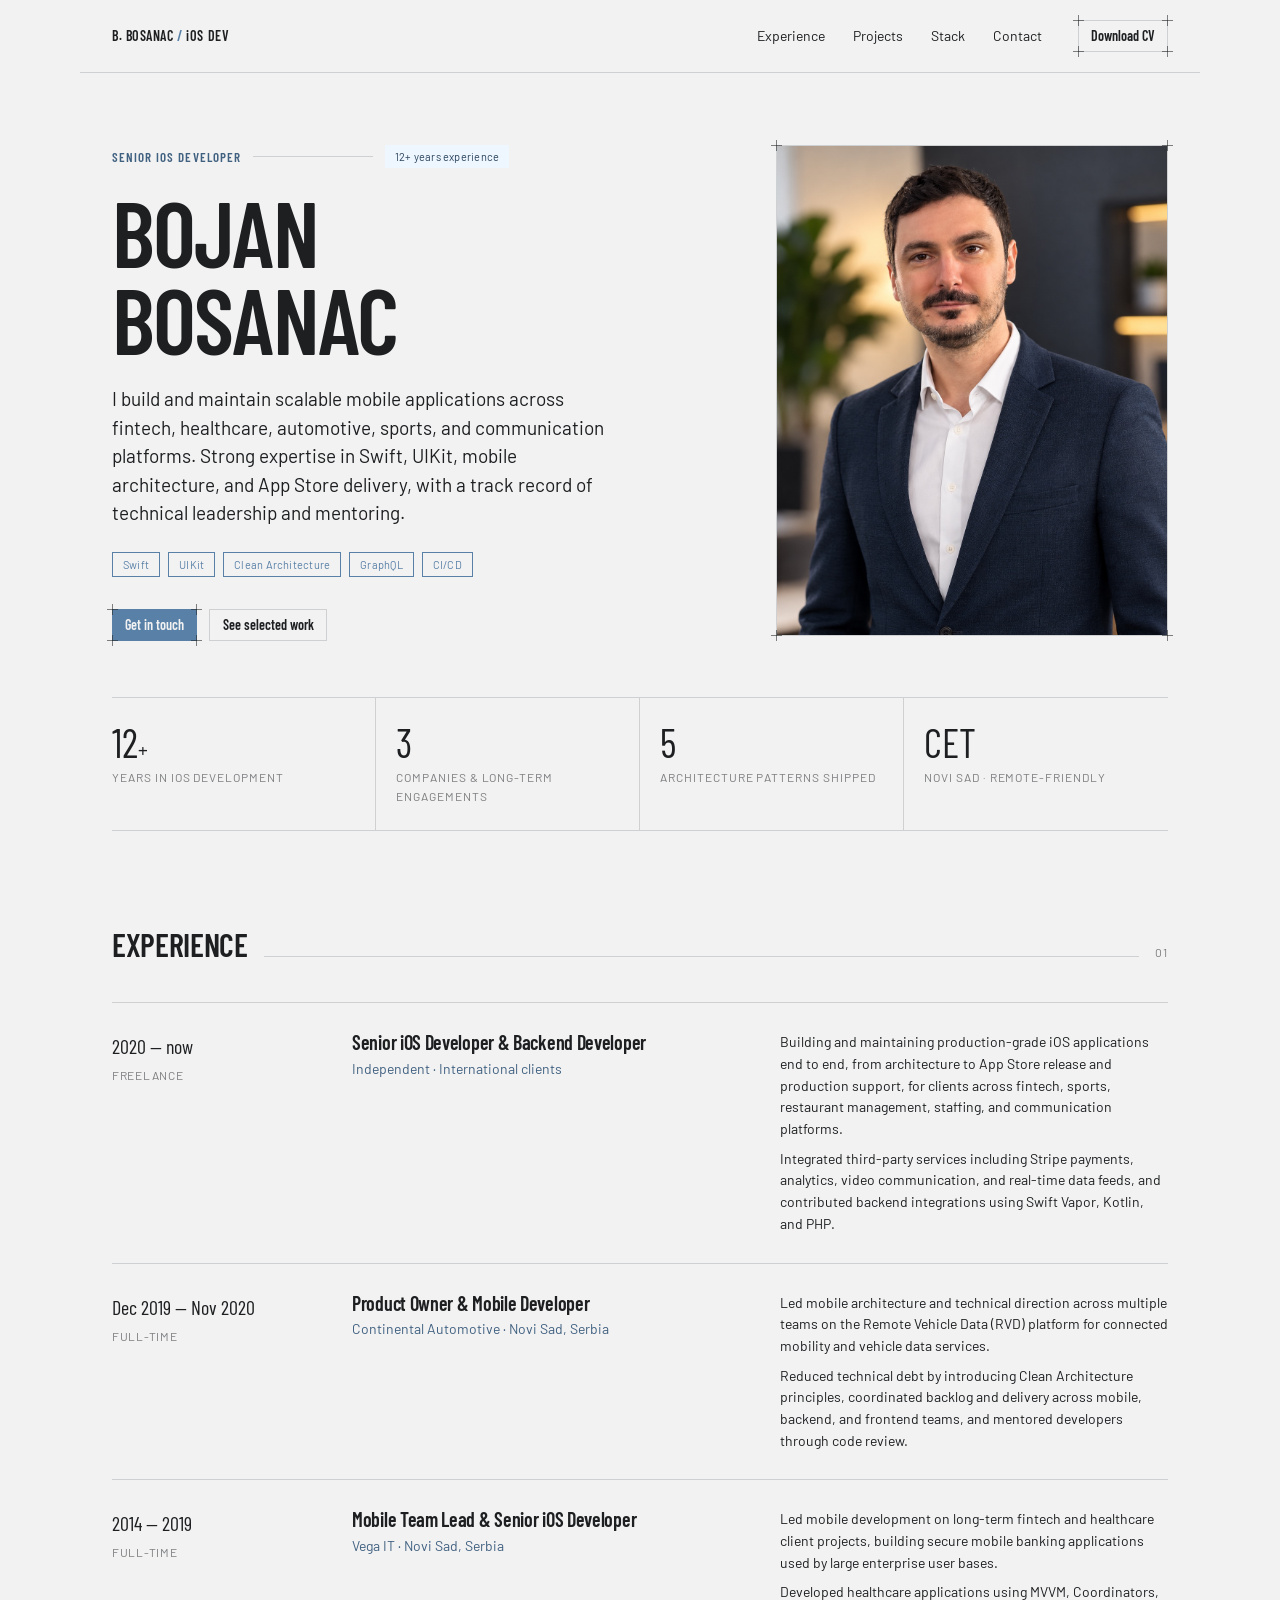
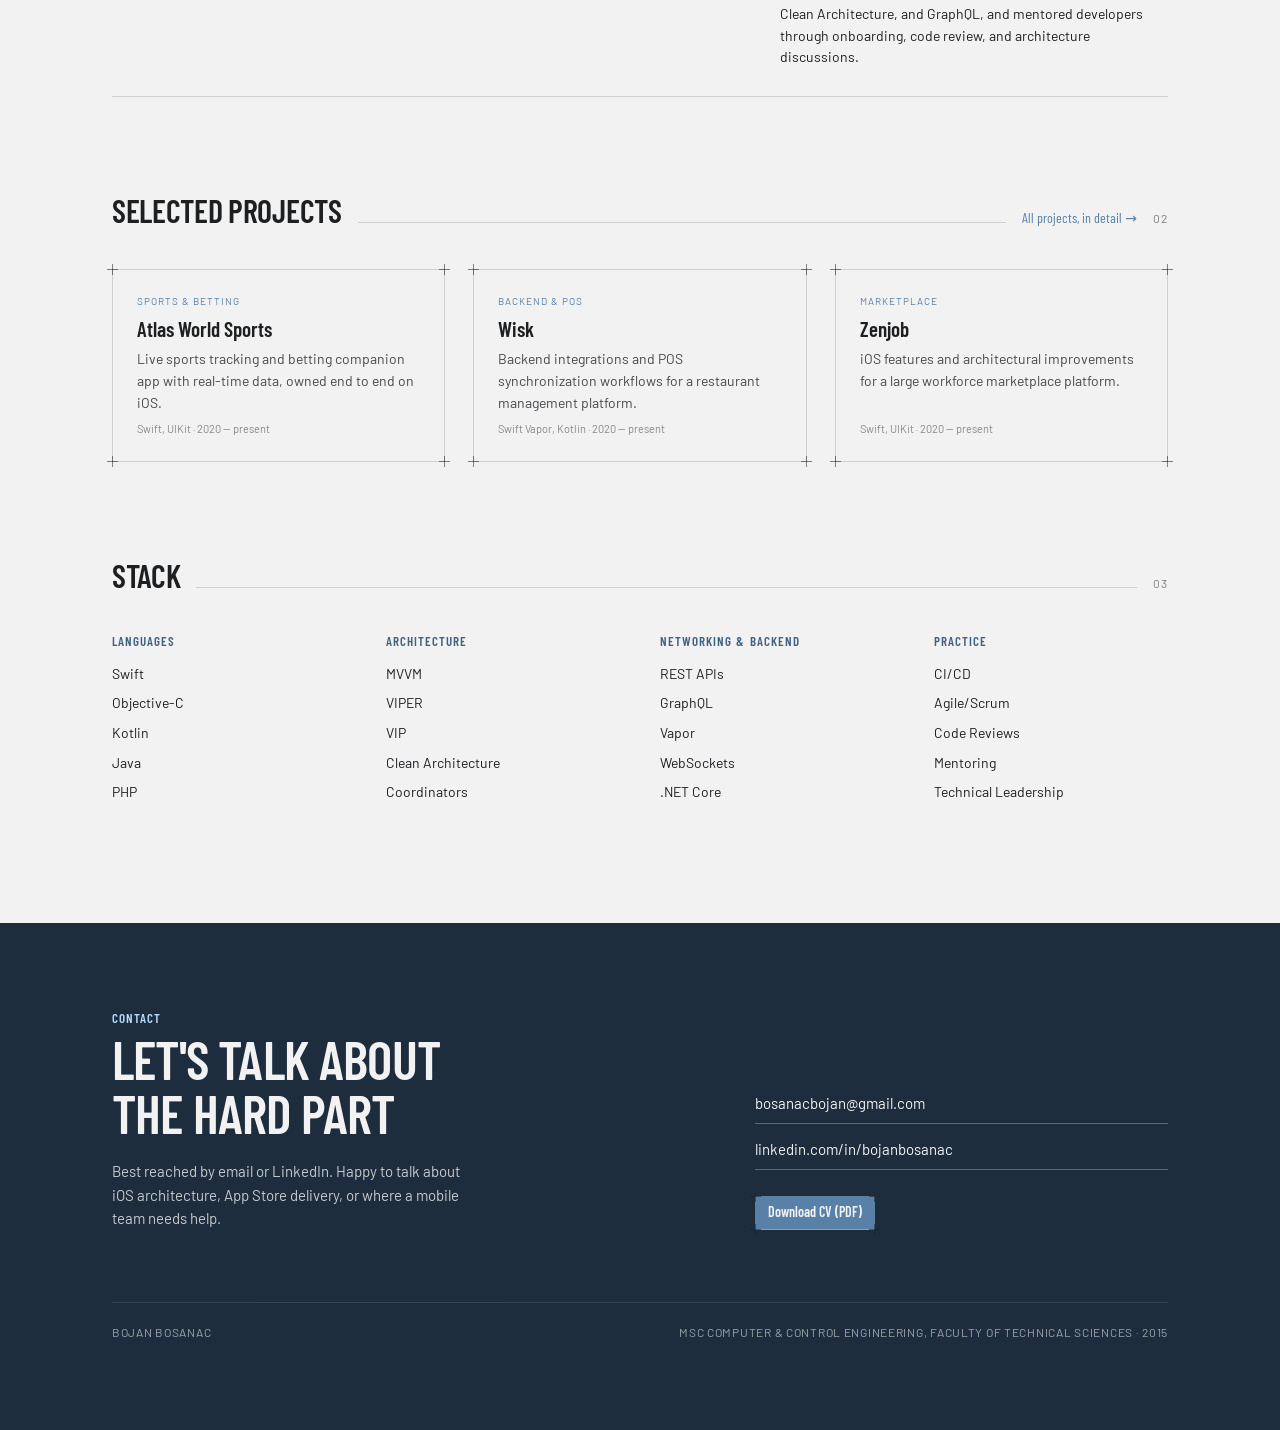
==== index.html @ 83ad85c8 "Initial version of site" ====
<!DOCTYPE html>
<html lang="en">
<head>
<meta charset="utf-8">
<meta name="viewport" content="width=device-width, initial-scale=1">
<title>Bojan Bosanac — Senior iOS Developer</title>
<meta name="description" content="Senior iOS Developer with 12+ years of experience building scalable mobile applications across fintech, healthcare, automotive and sports platforms.">
<link rel="stylesheet" href="assets/styles.css">
<link rel="stylesheet" href="assets/site.css">
</head>
<body>
<div class="page">

  <nav class="nav site-nav wrap">
    <a class="nav-brand" href="index.html">B. BOSANAC<span class="slash"> /</span> iOS DEV</a>
    <div class="nav-links">
      <a href="#experience">Experience</a>
      <a href="projects.html">Projects</a>
      <a href="#stack">Stack</a>
      <a href="#contact">Contact</a>
      <a class="btn btn-secondary blueprint nav-cta" href="assets/cv.pdf" download>
        Download CV
        <i class="corner tl"></i><i class="corner tr"></i><i class="corner bl"></i><i class="corner br"></i>
      </a>
    </div>
  </nav>

  <header class="hero wrap">
    <div>
      <div class="hero-eyebrow">
        <h6>Senior iOS Developer</h6>
        <span class="rule-short"></span>
        <span class="tag tag-accent">12+ years experience</span>
      </div>
      <h1 class="hero-name">Bojan<br>Bosanac</h1>
      <p class="hero-lede">I build and maintain scalable mobile applications across fintech, healthcare, automotive, sports, and communication platforms. Strong expertise in Swift, UIKit, mobile architecture, and App Store delivery, with a track record of technical leadership and mentoring.</p>
      <div class="tag-row">
        <span class="tag tag-outline">Swift</span>
        <span class="tag tag-outline">UIKit</span>
        <span class="tag tag-outline">Clean Architecture</span>
        <span class="tag tag-outline">GraphQL</span>
        <span class="tag tag-outline">CI/CD</span>
      </div>
      <div class="btn-row">
        <a class="btn btn-primary blueprint" href="#contact">
          Get in touch
          <i class="corner tl"></i><i class="corner tr"></i><i class="corner bl"></i><i class="corner br"></i>
        </a>
        <a class="btn btn-secondary" href="#projects">See selected work</a>
      </div>
    </div>

    <figure class="blueprint hero-portrait">
      <img src="assets/portrait.jpg" alt="Portrait of Bojan Bosanac">
      <i class="corner tl"></i><i class="corner tr"></i><i class="corner bl"></i><i class="corner br"></i>
    </figure>
  </header>

  <section class="wrap section">
    <div class="stats">
      <div class="stat">
        <div class="stat-value">12<span class="unit">+</span></div>
        <div class="stat-label text-muted">Years in iOS development</div>
      </div>
      <div class="stat">
        <div class="stat-value">3</div>
        <div class="stat-label text-muted">Companies &amp; long-term engagements</div>
      </div>
      <div class="stat">
        <div class="stat-value">5</div>
        <div class="stat-label text-muted">Architecture patterns shipped</div>
      </div>
      <div class="stat">
        <div class="stat-value">CET</div>
        <div class="stat-label text-muted">Novi Sad · remote-friendly</div>
      </div>
    </div>
  </section>

  <section id="experience" class="wrap section">
    <div class="section-head">
      <h2>Experience</h2>
      <span class="rule-fill"></span>
      <span class="section-num text-muted">01</span>
    </div>

    <div class="xp-list">
      <div class="xp-row">
        <div>
          <div class="xp-period">2020 — now</div>
          <div class="xp-kind text-muted">Freelance</div>
        </div>
        <div>
          <h4 class="xp-role">Senior iOS Developer &amp; Backend Developer</h4>
          <div class="xp-org">Independent · International clients</div>
        </div>
        <div class="xp-notes">
          <p>Building and maintaining production-grade iOS applications end to end, from architecture to App Store release and production support, for clients across fintech, sports, restaurant management, staffing, and communication platforms.</p>
          <p>Integrated third-party services including Stripe payments, analytics, video communication, and real-time data feeds, and contributed backend integrations using Swift Vapor, Kotlin, and PHP.</p>
        </div>
      </div>

      <div class="xp-row">
        <div>
          <div class="xp-period">Dec 2019 — Nov 2020</div>
          <div class="xp-kind text-muted">Full-time</div>
        </div>
        <div>
          <h4 class="xp-role">Product Owner &amp; Mobile Developer</h4>
          <div class="xp-org">Continental Automotive · Novi Sad, Serbia</div>
        </div>
        <div class="xp-notes">
          <p>Led mobile architecture and technical direction across multiple teams on the Remote Vehicle Data (RVD) platform for connected mobility and vehicle data services.</p>
          <p>Reduced technical debt by introducing Clean Architecture principles, coordinated backlog and delivery across mobile, backend, and frontend teams, and mentored developers through code review.</p>
        </div>
      </div>

      <div class="xp-row">
        <div>
          <div class="xp-period">2014 — 2019</div>
          <div class="xp-kind text-muted">Full-time</div>
        </div>
        <div>
          <h4 class="xp-role">Mobile Team Lead &amp; Senior iOS Developer</h4>
          <div class="xp-org">Vega IT · Novi Sad, Serbia</div>
        </div>
        <div class="xp-notes">
          <p>Led mobile development on long-term fintech and healthcare client projects, building secure mobile banking applications used by large enterprise user bases.</p>
          <p>Developed healthcare applications using MVVM, Coordinators, Clean Architecture, and GraphQL, and mentored developers through onboarding, code review, and architecture discussions.</p>
        </div>
      </div>
    </div>
  </section>

  <section id="projects" class="wrap section">
    <div class="section-head">
      <h2>Selected projects</h2>
      <span class="rule-fill"></span>
      <a class="section-link" href="projects.html">All projects, in detail →</a>
      <span class="section-num text-muted">02</span>
    </div>
    <div class="card-grid">
      <a class="card blueprint" href="projects.html#p1">
        <div class="card-kicker">Sports &amp; Betting</div>
        <div class="card-title">Atlas World Sports</div>
        <p class="card-body">Live sports tracking and betting companion app with real-time data, owned end to end on iOS.</p>
        <div class="card-meta">Swift, UIKit · 2020 — present</div>
        <i class="corner tl"></i><i class="corner tr"></i><i class="corner bl"></i><i class="corner br"></i>
      </a>
      <a class="card blueprint" href="projects.html#p2">
        <div class="card-kicker">Backend &amp; POS</div>
        <div class="card-title">Wisk</div>
        <p class="card-body">Backend integrations and POS synchronization workflows for a restaurant management platform.</p>
        <div class="card-meta">Swift Vapor, Kotlin · 2020 — present</div>
        <i class="corner tl"></i><i class="corner tr"></i><i class="corner bl"></i><i class="corner br"></i>
      </a>
      <a class="card blueprint" href="projects.html#p3">
        <div class="card-kicker">Marketplace</div>
        <div class="card-title">Zenjob</div>
        <p class="card-body">iOS features and architectural improvements for a large workforce marketplace platform.</p>
        <div class="card-meta">Swift, UIKit · 2020 — present</div>
        <i class="corner tl"></i><i class="corner tr"></i><i class="corner bl"></i><i class="corner br"></i>
      </a>
    </div>
  </section>

  <section id="stack" class="wrap section">
    <div class="section-head">
      <h2>Stack</h2>
      <span class="rule-fill"></span>
      <span class="section-num text-muted">03</span>
    </div>
    <div class="stack-grid">
      <div>
        <h6>Languages</h6>
        <div class="stack-list">
          <span>Swift</span><span>Objective-C</span><span>Kotlin</span><span>Java</span><span>PHP</span>
        </div>
      </div>
      <div>
        <h6>Architecture</h6>
        <div class="stack-list">
          <span>MVVM</span><span>VIPER</span><span>VIP</span><span>Clean Architecture</span><span>Coordinators</span>
        </div>
      </div>
      <div>
        <h6>Networking &amp; Backend</h6>
        <div class="stack-list">
          <span>REST APIs</span><span>GraphQL</span><span>Vapor</span><span>WebSockets</span><span>.NET Core</span>
        </div>
      </div>
      <div>
        <h6>Practice</h6>
        <div class="stack-list">
          <span>CI/CD</span><span>Agile/Scrum</span><span>Code Reviews</span><span>Mentoring</span><span>Technical Leadership</span>
        </div>
      </div>
    </div>
  </section>

  <section id="contact" class="field-dark contact">
    <div class="wrap">
      <div class="contact-grid">
        <div>
          <h6>Contact</h6>
          <h2 class="contact-heading">Let's talk about<br>the hard part</h2>
          <p class="contact-lede">Best reached by email or LinkedIn. Happy to talk about iOS architecture, App Store delivery, or where a mobile team needs help.</p>
        </div>
        <div class="contact-links">
          <a href="mailto:bosanacbojan@gmail.com">bosanacbojan@gmail.com</a>
          <a href="https://www.linkedin.com/in/bojanbosanac/">linkedin.com/in/bojanbosanac</a>
          <a class="btn btn-primary blueprint" href="assets/cv.pdf" download>
            Download CV (PDF)
            <i class="corner tl"></i><i class="corner tr"></i><i class="corner bl"></i><i class="corner br"></i>
          </a>
        </div>
      </div>
      <div class="contact-foot">
        <span>Bojan Bosanac</span>
        <span class="right">MSc Computer &amp; Control Engineering, Faculty of Technical Sciences · 2015</span>
      </div>
    </div>
  </section>
</div>
</body>
</html>
---- assets/styles.css ----
/* Industry — design-system tokens and component classes. This file is the source of truth for the system's look; retune it here and see readme.md. */
@import url('https://fonts.googleapis.com/css2?family=Barlow:wght@400;500;700&family=Barlow+Condensed:wght@400;600&display=swap');

:root {
  --color-bg: #f2f2f3;
  --color-surface: #e9e9ea;
  --color-text: #1d1f20;
  --color-accent: #5980a6;
  --color-accent-2: #728fab;
  --color-divider: color-mix(in srgb, #1d1f20 16%, transparent);

  /* Tonal ramps — generated in OKLCH on one shared lightness scale, so the
     same step of any role matches the others in visual value. */
  --color-neutral-100: #f5f5f8;
  --color-neutral-200: #e7e7ea;
  --color-neutral-300: #d4d4d7;
  --color-neutral-400: #b7b7ba;
  --color-neutral-500: #98989b;
  --color-neutral-600: #7a7a7d;
  --color-neutral-700: #5d5d60;
  --color-neutral-800: #424244;
  --color-neutral-900: #2b2b2d;

  --color-accent-100: #eef6ff;
  --color-accent-200: #d6ebff;
  --color-accent-300: #b5d9fd;
  --color-accent-400: #94bce3;
  --color-accent-500: #749dc4;
  --color-accent-600: #597ea3;
  --color-accent-700: #416180;
  --color-accent-800: #2c455d;
  --color-accent-900: #1d2d3d;

  --color-accent-2-100: #eef6ff;
  --color-accent-2-200: #d6ebff;
  --color-accent-2-300: #bdd8f2;
  --color-accent-2-400: #9ebbd8;
  --color-accent-2-500: #7e9cb8;
  --color-accent-2-600: #627d98;
  --color-accent-2-700: #486077;
  --color-accent-2-800: #314457;
  --color-accent-2-900: #1f2d3a;

  --font-heading: "Barlow Condensed", system-ui, sans-serif;
  --font-heading-weight: 600;
  --font-body: "Barlow", system-ui, sans-serif;

  --space-1: 3.4px;
  --space-2: 6.8px;
  --space-3: 10.2px;
  --space-4: 13.6px;
  --space-6: 20.4px;
  --space-8: 27.2px;

  --radius-sm: 2px;
  --radius-md: 4px;
  --radius-lg: 7px;

  /* Elevation — derived from the ground: soft ink-tinted shadows on a
     light theme, a hairline edge + ambient darkness on a dark one. */
  --shadow-sm: 0 1px 2px color-mix(in srgb, #2b2b2d 14%, transparent);
  --shadow-md: 0 3px 10px color-mix(in srgb, #2b2b2d 16%, transparent);
  --shadow-lg: 0 12px 32px color-mix(in srgb, #2b2b2d 22%, transparent);
}

body {
  background: var(--color-bg);
  color: var(--color-text);
  font-family: var(--font-body);
}
h1, h2, h3, h4 { font-family: var(--font-heading); font-weight: var(--font-heading-weight); }

.blueprint {
  position: relative;
  border: 1px solid var(--color-divider);
  border-radius: 0;
}
/* The overlay image treatments (halftone, duotone) clip their overlay
   (overflow:hidden); a blueprint wrapper draws its registration marks
   outside the box, so when both classes share a wrapper the frame must
   win. */
.blueprint.halftone, .blueprint.plate, .blueprint.duotone { overflow: visible; }
.blueprint > .corner {
  position: absolute; width: 11px; height: 11px;
  color: color-mix(in srgb, var(--color-text) 55%, transparent);
}
.blueprint > .corner::before, .blueprint > .corner::after {
  content: ""; position: absolute; background: currentColor;
}
.blueprint > .corner::before { left: 5px; top: 0; width: 1px; height: 100%; }
.blueprint > .corner::after  { top: 5px; left: 0; width: 100%; height: 1px; }
.blueprint > .corner.tl { top: -6px; left: -6px; }
.blueprint > .corner.tr { top: -6px; right: -6px; }
.blueprint > .corner.bl { bottom: -6px; left: -6px; }
.blueprint > .corner.br { bottom: -6px; right: -6px; }

.duotone{position:relative;overflow:hidden}
.duotone::after{content:"";position:absolute;inset:0;pointer-events:none;
  background:var(--color-accent);mix-blend-mode:color}

/* ══════════════════════════════════════════════════════════════════════════
   Components — built with the tokens above. Plain CSS
   on plain HTML: no JavaScript, no build step. Each class is documented in
   readme.md and demonstrated in foundations/ and components/.
   ══════════════════════════════════════════════════════════════════════ */

*, *::before, *::after { box-sizing: border-box; }
body { margin: 0; font-size: 15px; line-height: 1.55; font-weight: 400; }
h1, h2, h3, h4, h5, h6 {
  font-family: var(--font-heading); font-weight: var(--font-heading-weight);
  line-height: 1.12; letter-spacing: -0.015em; margin: 0 0 var(--space-2);
}
h1 { font-size: 42px; }
h2 { font-size: 32px; }
h3 { font-size: 25px; }
h4 { font-size: 20px; }
h5 { font-size: 16px; }
h6 { font-size: 13px; }
h6 { letter-spacing: 0.08em; text-transform: uppercase; }
p { margin: 0 0 var(--space-3); }
a { color: var(--color-accent); text-underline-offset: 3px; }
img { display: block; max-width: 100%; }
figure { margin: 0; }
figcaption {
  font-size: 11px; margin-top: var(--space-1);
  color: color-mix(in srgb, var(--color-text) 55%, transparent);
}
.text-muted { color: color-mix(in srgb, var(--color-text) 55%, transparent); }
:focus { outline: none; }
:focus-visible { outline: 2px solid var(--color-accent); outline-offset: 2px; }
::selection { background: color-mix(in srgb, var(--color-accent) 30%, transparent); }

/* — rules — */
.hr {
  height: 1px; border: 0; margin: var(--space-4) 0;
  background: var(--color-divider);
}

/* — buttons — */
.btn {
  display: inline-flex; align-items: center; justify-content: center; gap: 6px;
  cursor: pointer; text-decoration: none;
  font-family: var(--font-heading); font-weight: var(--font-heading-weight);
  font-size: 14px; line-height: 1.2; color: var(--color-text); /* matches the .input's 14px —
     the pair sits side by side in sign-up rows */
  background: transparent; border: 1px solid transparent;
  padding: var(--space-2) calc(var(--space-3) * 1.2);
  border-radius: var(--radius-md);
}
.btn svg { display: block; }
.btn:disabled { opacity: 0.45; cursor: not-allowed; }
.btn-primary { background: var(--color-accent); color: var(--color-bg); }
.btn-primary:hover { background: var(--color-accent-600); }
.btn-primary:active { background: var(--color-accent-700); }
.btn-secondary { border-color: var(--color-divider); }
.btn-secondary:hover { background: color-mix(in srgb, var(--color-text) 7%, transparent); }
.btn-secondary:active { background: color-mix(in srgb, var(--color-text) 14%, transparent); }
.btn-ghost { color: var(--color-accent); padding-inline: var(--space-1); }
.btn-ghost:hover { background: color-mix(in srgb, var(--color-accent) 10%, transparent); }
.btn-ghost:active { background: color-mix(in srgb, var(--color-accent) 18%, transparent); }
.btn-icon { width: 36px; height: 36px; padding: 0; }
.btn-block { width: 100%; margin-top: var(--space-2); }

/* — forms — */
.field > label {
  display: block; font-size: 12px; margin-bottom: 5px;
  color: color-mix(in srgb, var(--color-text) 70%, transparent);
}
.input {
  width: 100%; min-height: 36px; padding: 6px 10px; font: inherit;
  font-size: 14px; color: var(--color-text); caret-color: var(--color-accent);
  background: var(--color-surface);
  border: 1px solid var(--color-divider); border-radius: var(--radius-md);
}
.input:hover { border-color: color-mix(in srgb, var(--color-text) 45%, transparent); }
.input:focus-visible { border-color: var(--color-accent); outline-offset: 0; }
textarea.input { min-height: 90px; resize: vertical; }
.radio { display: inline-flex; align-items: center; gap: 8px; cursor: pointer; font-size: 14px; }
.radio input, .seg-opt input {
  position: absolute; opacity: 0; width: 0; height: 0; pointer-events: none;
}
.radio .dot {
  width: 16px; height: 16px; flex: none; border-radius: 50%;
  border: 1.5px solid var(--color-divider);
}
.radio:hover .dot { border-color: var(--color-accent); }
.radio input:checked + .dot {
  border-color: var(--color-accent); background: var(--color-accent);
  box-shadow: inset 0 0 0 4px var(--color-bg);
}
.radio input:focus-visible + .dot { outline: 2px solid var(--color-accent); outline-offset: 2px; }
.seg {
  display: inline-flex; overflow: hidden;
  border: 1px solid var(--color-divider); border-radius: var(--radius-md);
}
.seg-opt {
  display: inline-flex; align-items: center; gap: 6px;
  padding: 7px 12px; font-size: 13px; cursor: pointer;
}
.seg-opt + .seg-opt { border-left: 1px solid var(--color-divider); }
.seg-opt:has(input:checked) { background: var(--color-accent); color: var(--color-bg); }
.seg-opt:not(:has(input:checked)):hover { background: color-mix(in srgb, var(--color-text) 7%, transparent); }
.seg-opt:has(input:focus-visible) { outline: 2px solid var(--color-accent); outline-offset: -2px; }

/* — cards — */
.card {
  display: flex; flex-direction: column; gap: var(--space-2);
  padding: var(--space-3); border-radius: var(--radius-md); background: var(--color-surface);
}
.card-kicker { font-size: 10px; letter-spacing: 0.1em; text-transform: uppercase; color: var(--color-accent); }
.card-title {
  font-family: var(--font-heading); font-weight: var(--font-heading-weight);
  font-size: 17px; line-height: 1.2;
}
.card-body { margin: 0; font-size: 13px; opacity: 0.8; flex: 1; }
.card-meta {
  display: flex; align-items: center; gap: 6px; font-size: 11px;
  color: color-mix(in srgb, var(--color-text) 50%, transparent);
}
.elev-sm { box-shadow: var(--shadow-sm); }
.elev-md { box-shadow: var(--shadow-md); }
.elev-lg { box-shadow: var(--shadow-lg); }

/* — tags — */
.tag {
  display: inline-flex; align-items: center; font-size: 11px;
  letter-spacing: 0.02em; padding: 3px 10px;
  border-radius: calc(var(--radius-md) * 0.75);
}
.tag-accent { background: var(--color-accent-100); color: var(--color-accent-800); }
.tag-accent-2 { background: var(--color-accent-2-100); color: var(--color-accent-2-800); }
.tag-neutral { background: var(--color-neutral-100); color: var(--color-neutral-800); }
.tag-outline { border: 1px solid var(--color-accent); color: var(--color-accent); }

/* — navigation — */
.nav {
  display: flex; align-items: center; gap: var(--space-4);
  padding: var(--space-3) var(--space-4);
  border-bottom: none;
}
.nav-brand {
  font-family: var(--font-heading); font-weight: var(--font-heading-weight);
  font-size: 18px; margin-right: auto;
}
.nav a { color: inherit; text-decoration: none; font-size: 14px; }
.nav a:hover, .nav a[aria-current='page'] { color: var(--color-accent); }

/* — tables — */
.table { width: 100%; border-collapse: collapse; font-size: 14px; }
.table th {
  text-align: left; font-size: 11px; letter-spacing: 0.08em; text-transform: uppercase;
  color: color-mix(in srgb, var(--color-text) 60%, transparent);
  padding: var(--space-2); border-bottom: 1px solid var(--color-divider);
}
.table td {
  padding: var(--space-2);
  border-bottom: 1px solid color-mix(in srgb, var(--color-text) 8%, transparent);
}
.table tbody tr:hover { background: color-mix(in srgb, var(--color-text) 4%, transparent); }

/* — dialog — */
.dialog-backdrop {
  position: fixed; inset: 0; display: grid; place-items: center;
  padding: var(--space-4);
  background: color-mix(in srgb, var(--color-neutral-900) 50%, transparent);
}
.dialog {
  width: min(440px, 100%); display: flex; flex-direction: column; gap: var(--space-3);
  padding: var(--space-4); border-radius: var(--radius-lg);
  background: var(--color-surface); box-shadow: var(--shadow-lg);
}
.dialog-title {
  font-family: var(--font-heading); font-weight: var(--font-heading-weight);
  font-size: 20px;
}
.dialog-body { font-size: 14px; opacity: 0.85; }
.dialog-actions { display: flex; justify-content: flex-end; gap: var(--space-2); margin-top: var(--space-2); }

/* — blueprint frame: components are wireframe objects (see .blueprint
     and .corner above) — square, transparent, hairline-bordered — */
.card, .btn, .input, .tag, .seg, .dialog { border-radius: 0; }
.card, .dialog { background: transparent; border: 1px solid var(--color-divider); }
.btn { border: 1px solid var(--color-divider); }
.btn-primary { border-color: var(--color-accent); }
.btn-ghost { border-color: transparent; }
---- assets/site.css ----
/* ==========================================================================
   Site layout — the page-level styles for the CV and Projects pages.
   The look (colors, type, components) comes from styles.css, the Industry
   design system. Nothing here redefines a token; it only lays pages out.
   ========================================================================== */

html { scroll-behavior: smooth; }
@media (prefers-reduced-motion: reduce) {
  html { scroll-behavior: auto; }
}

body { margin: 0; }
a:hover { color: var(--color-accent-700); }

.page {
  background: var(--color-bg);
  color: var(--color-text);
  font-family: var(--font-body);
  min-height: 100vh;
}

/* The 1120px measure every band sits inside. */
.wrap {
  max-width: 1120px;
  margin: 0 auto;
  padding-left: 32px;
  padding-right: 32px;
}

.section { padding-bottom: 96px; }

/* — nav ------------------------------------------------------------------ */

.site-nav {
  display: flex;
  align-items: center;
  gap: 28px;
  padding-top: 20px;
  padding-bottom: 20px;
  border-bottom: 1px solid var(--color-divider);
}
.site-nav .nav-brand {
  margin-right: auto;
  letter-spacing: 0.04em;
  color: inherit;
  text-decoration: none;
}
.site-nav .nav-brand .slash { color: var(--color-accent); }
.nav-links {
  display: flex;
  align-items: center;
  gap: 28px;
  flex-wrap: wrap;
}
.nav-cta { margin-left: 8px; }

/* — hero ----------------------------------------------------------------- */

.hero {
  display: grid;
  grid-template-columns: 1.55fr 1fr;
  gap: 56px;
  align-items: start;
  padding-top: 72px;
  padding-bottom: 56px;
}
.hero-eyebrow {
  display: flex;
  align-items: center;
  gap: 12px;
  margin-bottom: 20px;
  flex-wrap: wrap;
}
.hero-eyebrow h6 { margin: 0; color: var(--color-accent-700); }
.rule-short {
  flex: 1;
  height: 1px;
  background: var(--color-divider);
  max-width: 120px;
}
.hero-name {
  font-size: clamp(44px, 9.4vw, 92px);
  line-height: 0.94;
  letter-spacing: -0.02em;
  margin: 0 0 24px;
  text-transform: uppercase;
}
.hero-lede {
  font-size: 19px;
  line-height: 1.5;
  max-width: 46ch;
  margin: 0 0 24px;
  text-wrap: pretty;
}
.tag-row {
  display: flex;
  flex-wrap: wrap;
  gap: 8px;
  margin-bottom: 32px;
}
.btn-row {
  display: flex;
  flex-wrap: wrap;
  gap: 12px;
}
.hero-portrait {
  width: 100%;
  aspect-ratio: 4 / 5;
}
.hero-portrait img {
  width: 100%;
  height: 100%;
  object-fit: cover;
}

/* — stats band ----------------------------------------------------------- */

.stats {
  display: grid;
  grid-template-columns: repeat(4, 1fr);
  border-top: 1px solid var(--color-divider);
  border-bottom: 1px solid var(--color-divider);
}
.stat {
  padding: 24px 20px;
  border-right: 1px solid var(--color-divider);
}
.stat:first-child { padding-left: 0; }
.stat:last-child { padding-right: 0; border-right: 0; }
.stat-value {
  font-family: var(--font-heading);
  font-size: 40px;
  line-height: 1;
}
.stat-value .unit { font-size: 22px; }
.stat-label {
  font-size: 12px;
  letter-spacing: 0.08em;
  text-transform: uppercase;
  margin-top: 6px;
}

/* — section headers ------------------------------------------------------ */

.section-head {
  display: flex;
  align-items: baseline;
  gap: 16px;
  margin-bottom: 40px;
  flex-wrap: wrap;
}
.section-head h2 {
  margin: 0;
  text-transform: uppercase;
  letter-spacing: -0.01em;
}
.rule-fill {
  flex: 1;
  min-width: 40px;
  height: 1px;
  background: var(--color-divider);
}
.section-num {
  font-size: 12px;
  letter-spacing: 0.08em;
}
.section-link {
  font-size: 14px;
  font-family: var(--font-heading);
  text-decoration: none;
}

/* — experience ----------------------------------------------------------- */

.xp-row {
  display: grid;
  grid-template-columns: 200px 1fr 1fr;
  gap: 40px;
  padding: 28px 0;
  border-top: 1px solid var(--color-divider);
}
.xp-row:last-child { border-bottom: 1px solid var(--color-divider); }
.xp-period {
  font-family: var(--font-heading);
  font-size: 20px;
}
.xp-kind {
  font-size: 12px;
  letter-spacing: 0.06em;
  text-transform: uppercase;
  margin-top: 4px;
}
.xp-role { margin: 0 0 4px; }
.xp-org {
  color: var(--color-accent-700);
  font-size: 14px;
}
.xp-notes { font-size: 14px; }
.xp-notes p { margin: 0 0 8px; }
.xp-notes p:last-child { margin-bottom: 0; }

/* — project card grid ---------------------------------------------------- */

.card-grid {
  display: grid;
  grid-template-columns: repeat(3, 1fr);
  gap: 28px;
}
.card-grid .card { padding: 24px; }
.card-grid .card-title { font-size: 21px; }
.card-grid .card-body { font-size: 14px; }
a.card {
  color: inherit;
  text-decoration: none;
}
a.card:hover { border-color: var(--color-accent); }
a.card:hover .card-title { color: var(--color-accent-700); }

/* — stack ---------------------------------------------------------------- */

.stack-grid {
  display: grid;
  grid-template-columns: repeat(4, 1fr);
  gap: 40px;
}
.stack-grid h6 {
  color: var(--color-accent-700);
  margin-bottom: 14px;
}
.stack-list {
  display: grid;
  gap: 8px;
  font-size: 14px;
}

/* — talks table ---------------------------------------------------------- */

.talks .year {
  width: 90px;
  font-family: var(--font-heading);
  font-size: 16px;
}
.talks .venue { width: 200px; }

/* — dark fields (contact, closing CTA) ----------------------------------- */

.field-dark {
  background: var(--color-accent-900);
  color: var(--color-bg);
}
.field-dark h6 { color: var(--color-accent-300); }
.contact { margin-top: 24px; }
.contact .wrap {
  padding-top: 88px;
  padding-bottom: 88px;
}
.contact-grid {
  display: grid;
  grid-template-columns: 1.4fr 1fr;
  gap: 64px;
  align-items: end;
}
.contact-heading {
  font-size: clamp(32px, 6vw, 54px);
  line-height: 1;
  margin: 0 0 20px;
  text-transform: uppercase;
}
.contact-lede {
  max-width: 44ch;
  margin: 0;
  opacity: 0.8;
}
.contact-links {
  display: grid;
  gap: 14px;
  font-size: 15px;
}
.contact-links a {
  color: var(--color-bg);
  text-decoration: none;
  border-bottom: 1px solid rgba(242, 242, 243, 0.3);
  padding-bottom: 8px;
  word-break: break-word;
}
.contact-links a:hover { border-bottom-color: var(--color-bg); }
.contact-links .btn {
  margin-top: 12px;
  justify-self: start;
  border-bottom-width: 1px;
}
.contact-foot {
  display: flex;
  flex-wrap: wrap;
  gap: 24px;
  margin-top: 72px;
  padding-top: 20px;
  border-top: 1px solid rgba(242, 242, 243, 0.2);
  font-size: 12px;
  letter-spacing: 0.06em;
  text-transform: uppercase;
  opacity: 0.6;
}
.contact-foot .right { margin-left: auto; }
.btn-on-dark {
  color: var(--color-bg);
  border-color: rgba(242, 242, 243, 0.4);
}
.btn-on-dark:hover { background: rgba(242, 242, 243, 0.12); }

/* — projects page -------------------------------------------------------- */

.proj-header {
  padding-top: 64px;
  padding-bottom: 48px;
}
.proj-header h6 {
  color: var(--color-accent-700);
  margin-bottom: 18px;
}
.proj-header-grid {
  display: grid;
  grid-template-columns: 1.3fr 1fr;
  gap: 64px;
  align-items: end;
}
.proj-title-big {
  font-size: clamp(40px, 8.4vw, 80px);
  line-height: 0.94;
  letter-spacing: -0.02em;
  margin: 0;
  text-transform: uppercase;
}
.proj-intro {
  font-size: 17px;
  line-height: 1.55;
  margin: 0 0 8px;
  text-wrap: pretty;
}

.proj-index {
  display: grid;
  grid-template-columns: repeat(6, 1fr);
  border-top: 1px solid var(--color-divider);
  border-bottom: 1px solid var(--color-divider);
}
.proj-index a {
  padding: 18px 12px;
  border-right: 1px solid var(--color-divider);
  font-family: var(--font-heading);
  font-size: 15px;
  text-decoration: none;
  color: inherit;
}
.proj-index a:first-child { padding-left: 0; }
.proj-index a:last-child { padding-right: 0; border-right: 0; }
.proj-index .num {
  display: block;
  font-size: 11px;
  letter-spacing: 0.08em;
}

.proj {
  display: grid;
  grid-template-columns: 200px 1fr;
  gap: 48px;
  padding-bottom: 88px;
  scroll-margin-top: 24px;
}
.proj-num {
  font-family: var(--font-heading);
  font-size: 46px;
  line-height: 1;
  color: var(--color-accent);
}
.proj-kind {
  font-size: 12px;
  letter-spacing: 0.08em;
  text-transform: uppercase;
  margin-top: 10px;
}
.proj-meta {
  margin-top: 24px;
  display: grid;
  gap: 10px;
  font-size: 13px;
}
.proj-meta .label {
  display: block;
  font-size: 11px;
  letter-spacing: 0.08em;
  text-transform: uppercase;
}
.proj-name {
  margin: 0 0 8px;
  font-size: clamp(28px, 4.6vw, 38px);
  text-transform: uppercase;
}
.proj-lede {
  font-size: 18px;
  max-width: 52ch;
  margin: 0 0 28px;
}
.pao {
  display: grid;
  grid-template-columns: repeat(3, 1fr);
  gap: 28px;
  border-top: 1px solid var(--color-divider);
  padding-top: 24px;
}
.pao h6 {
  color: var(--color-accent-700);
  margin-bottom: 10px;
}
.pao p {
  font-size: 14px;
  margin: 0;
}
.proj .btn-row { margin-top: 28px; }

.cta .wrap {
  padding-top: 72px;
  padding-bottom: 72px;
  display: flex;
  align-items: end;
  gap: 48px;
  flex-wrap: wrap;
}
.cta h6 { margin-bottom: 16px; }
.cta h2 {
  font-size: clamp(28px, 5vw, 44px);
  line-height: 1;
  margin: 0;
  text-transform: uppercase;
}
.cta .btn-row { margin-left: auto; }

/* ==========================================================================
   Responsive — the prototypes were drawn at desktop width only; this is the
   breakdown the handoff recommends.
   ========================================================================== */

@media (max-width: 1180px) {
  .wrap { padding-left: 24px; padding-right: 24px; }
}

@media (max-width: 980px) {
  .card-grid { grid-template-columns: repeat(2, 1fr); }
}

@media (max-width: 900px) {
  .hero {
    grid-template-columns: 1fr;
    gap: 40px;
    padding-top: 48px;
  }
  .hero-portrait {
    max-width: 340px;
    aspect-ratio: 4 / 5;
  }
  .proj-header-grid {
    grid-template-columns: 1fr;
    gap: 28px;
  }
  .contact-grid {
    grid-template-columns: 1fr;
    gap: 40px;
    align-items: start;
  }
  .contact .wrap { padding-top: 64px; padding-bottom: 64px; }
  .contact-foot { margin-top: 48px; }
  .cta .btn-row { margin-left: 0; }
}

@media (max-width: 860px) {
  .section { padding-bottom: 72px; }
  .xp-row {
    grid-template-columns: 1fr;
    gap: 14px;
  }
  .stack-grid { grid-template-columns: repeat(2, 1fr); gap: 32px; }
  .proj {
    grid-template-columns: 1fr;
    gap: 24px;
    padding-bottom: 64px;
  }
  .proj-meta {
    grid-template-columns: repeat(3, 1fr);
    margin-top: 16px;
  }
  .pao { grid-template-columns: 1fr; gap: 20px; }
}

@media (max-width: 760px) {
  .stats { grid-template-columns: repeat(2, 1fr); }
  .stat { border-bottom: 1px solid var(--color-divider); }
  .stat:nth-child(2n) { padding-right: 0; border-right: 0; }
  .stat:nth-child(2n + 1) { padding-left: 0; }
  .stat:nth-last-child(-n + 2) { border-bottom: 0; }
  .proj-index { grid-template-columns: repeat(3, 1fr); }
  .proj-index a:nth-child(3n) { border-right: 0; padding-right: 0; }
  .proj-index a:nth-child(3n + 1) { padding-left: 0; }
  .proj-index a:nth-child(-n + 3) { border-bottom: 1px solid var(--color-divider); }
}

@media (max-width: 700px) {
  /* Stack each talk as year → title → venue instead of three columns. */
  .talks table, .talks tbody, .talks tr, .talks td { display: block; width: auto; }
  .talks tr {
    padding: 14px 0;
    border-bottom: 1px solid color-mix(in srgb, var(--color-text) 8%, transparent);
  }
  .talks td { border: 0; padding: 0; }
  .talks .year { width: auto; }
  .talks .venue { width: auto; margin-top: 2px; font-size: 13px; }
}

@media (max-width: 620px) {
  .site-nav {
    flex-wrap: wrap;
    gap: 16px;
    row-gap: 14px;
  }
  .site-nav .nav-brand { margin-right: 0; width: 100%; }
  .nav-links { gap: 18px; }
  .nav-cta { margin-left: 0; }
  .card-grid { grid-template-columns: 1fr; gap: 20px; }
  .stack-grid { grid-template-columns: 1fr; gap: 28px; }
  .proj-index { grid-template-columns: repeat(2, 1fr); }
  .proj-index a:nth-child(n) {
    border-right: 1px solid var(--color-divider);
    border-bottom: 1px solid var(--color-divider);
    padding-left: 12px;
    padding-right: 12px;
  }
  .proj-index a:nth-child(2n) { border-right: 0; padding-right: 0; }
  .proj-index a:nth-child(2n + 1) { padding-left: 0; }
  .proj-index a:nth-last-child(-n + 2) { border-bottom: 0; }
  .proj-meta { grid-template-columns: 1fr; gap: 8px; }
  .hero-lede { font-size: 17px; }
  .btn-row .btn { flex: 1 1 auto; }
}

@media (max-width: 480px) {
  .stats { grid-template-columns: 1fr; }
  .stat {
    padding-left: 0;
    padding-right: 0;
    border-right: 0;
    border-bottom: 1px solid var(--color-divider);
  }
  .stat:last-child { border-bottom: 0; }
}

/* — print: the CV page should print cleanly ------------------------------ */

@media print {
  .site-nav, .cta, .btn { display: none; }
  .page, .field-dark { background: #fff; color: #000; }
  .wrap { max-width: none; padding: 0; }
  .section { padding-bottom: 24px; }
}
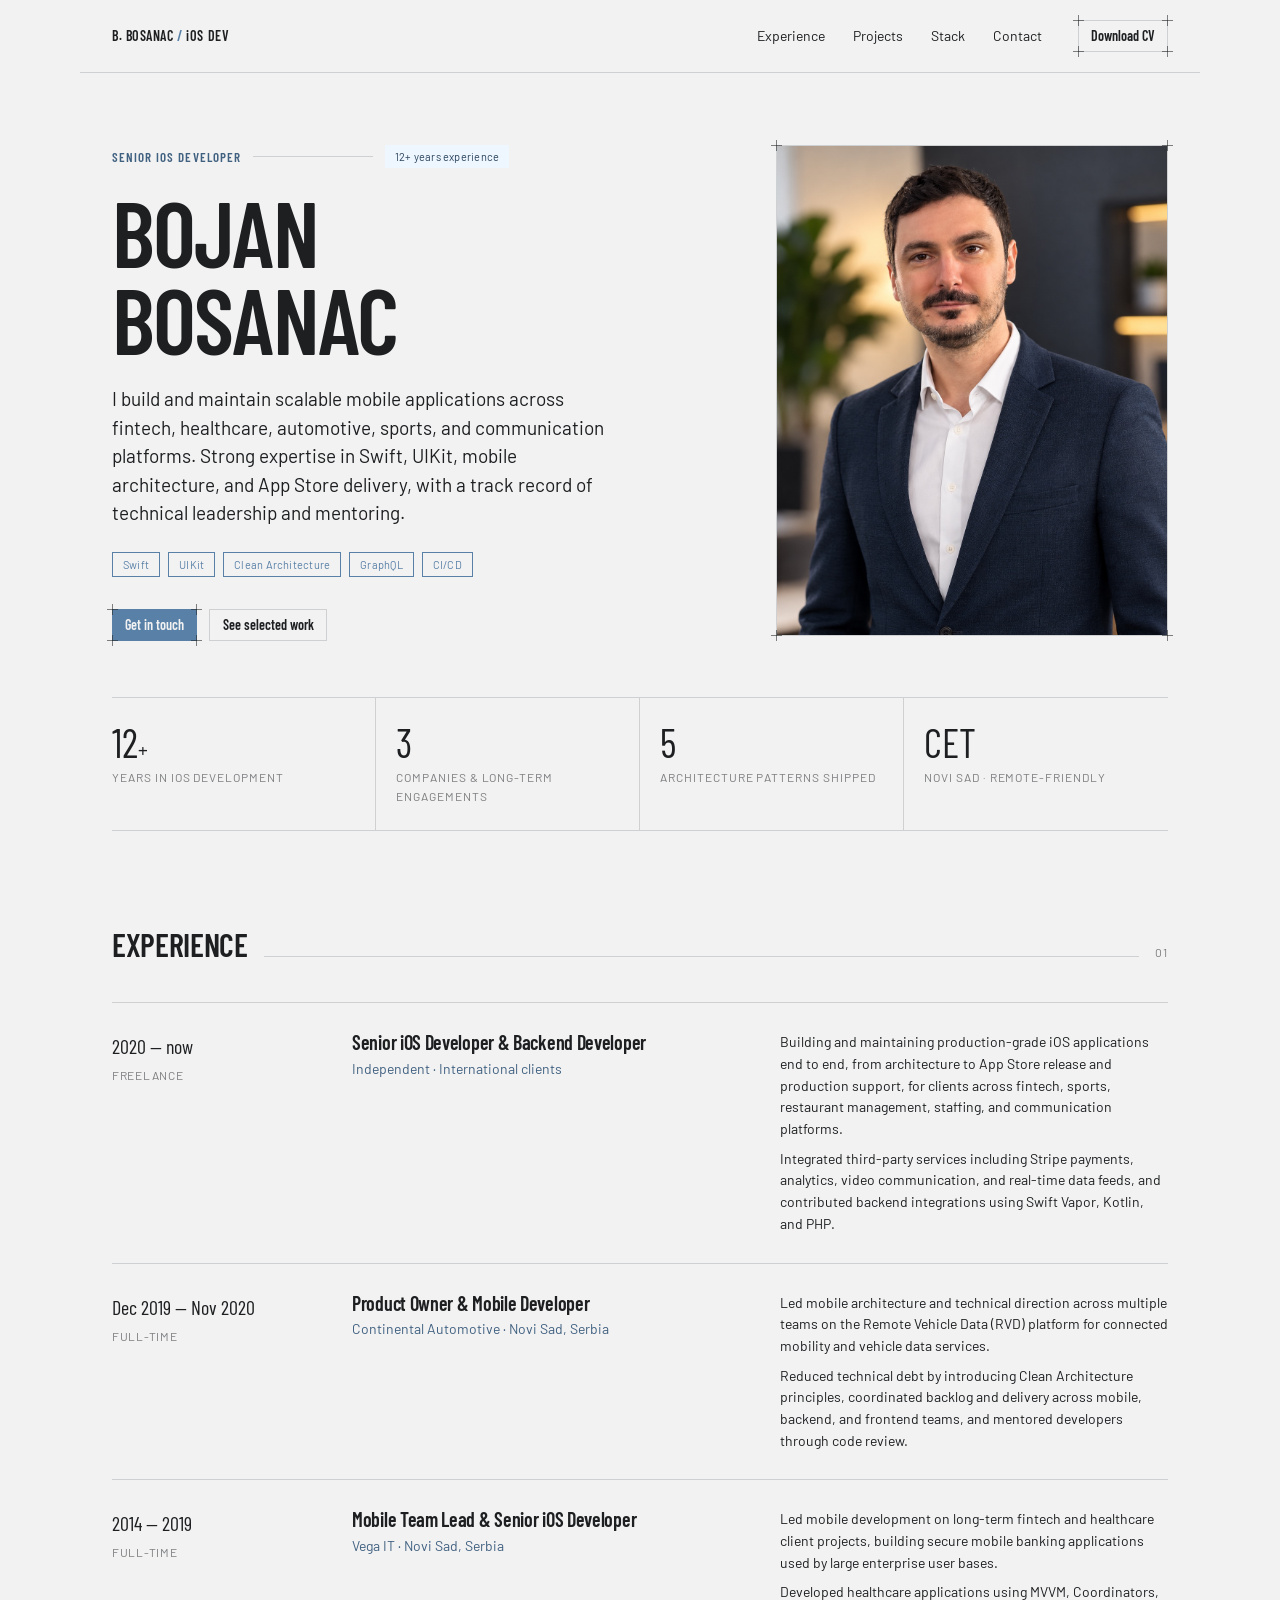
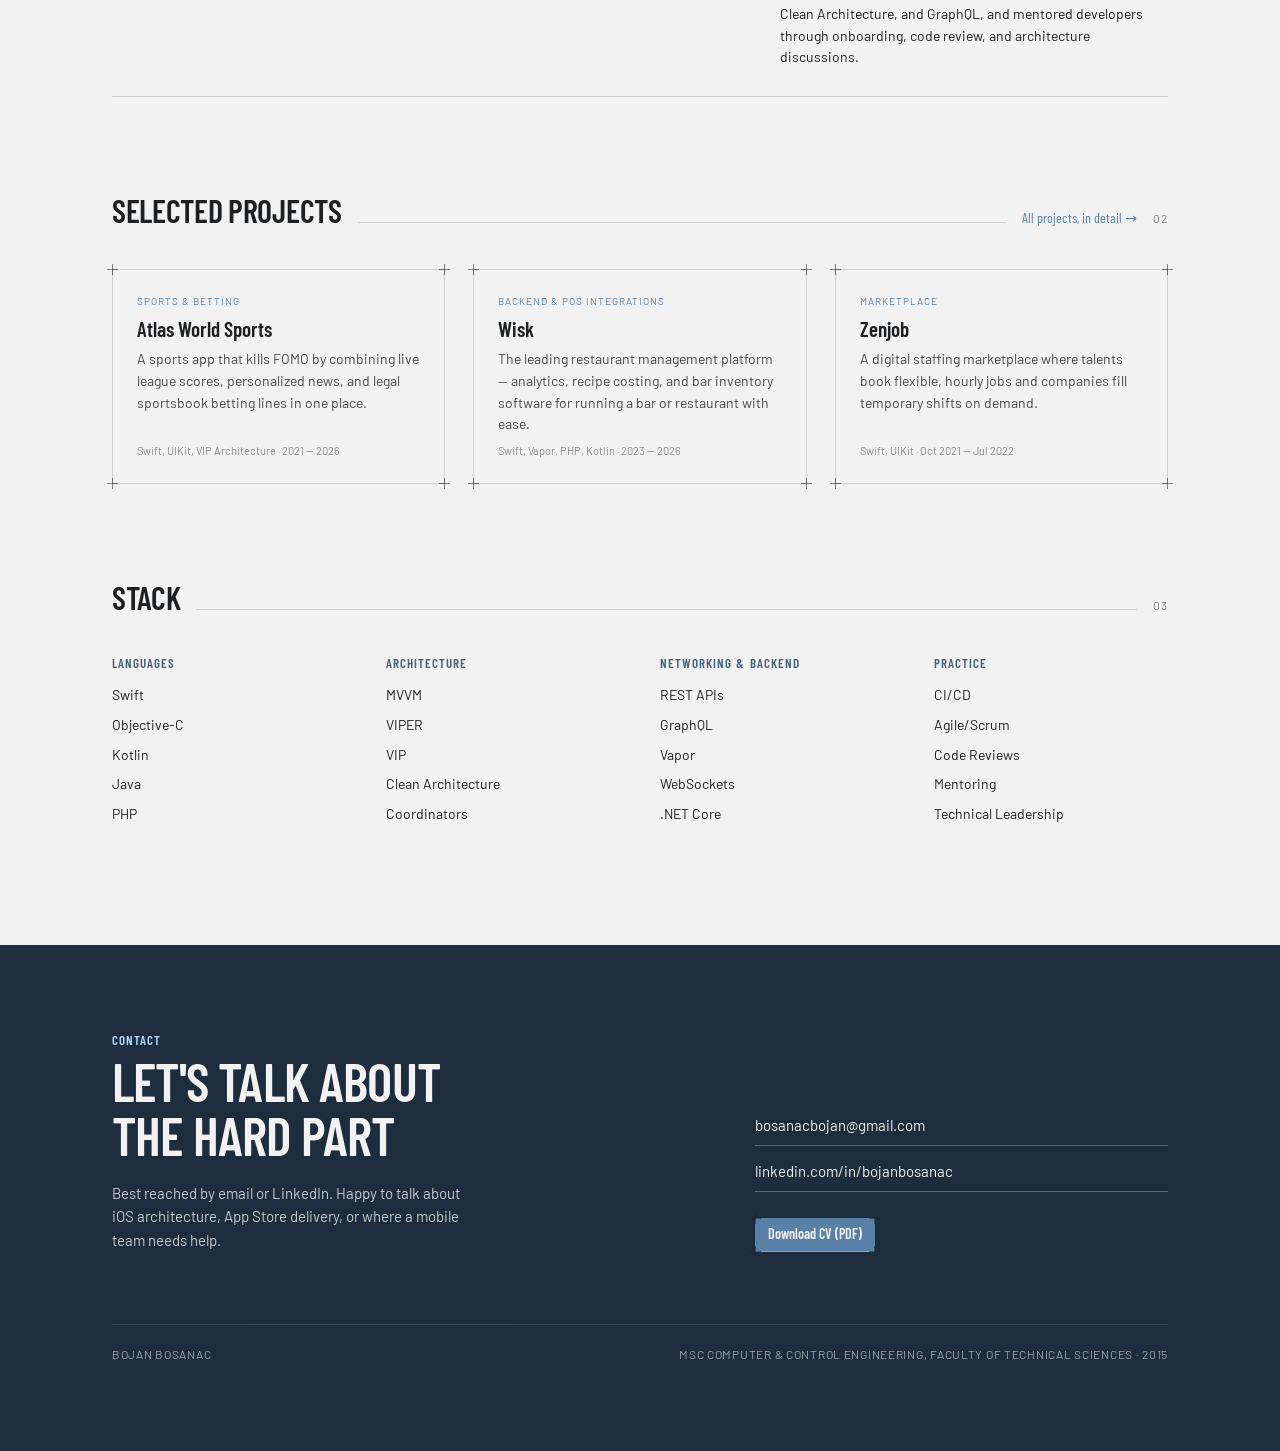
==== commit 21a6dc77: "Improvements" ====
--- a/index.html
+++ b/index.html
@@ -7,6 +7,40 @@
 <meta name="description" content="Senior iOS Developer with 12+ years of experience building scalable mobile applications across fintech, healthcare, automotive and sports platforms.">
 <link rel="stylesheet" href="assets/styles.css">
 <link rel="stylesheet" href="assets/site.css">
+<script type="application/ld+json">
+{
+  "@context": "https://schema.org",
+  "@type": "Person",
+  "name": "Bojan Bosanac",
+  "url": "https://bosanacbojan.github.io/",
+  "image": "https://bosanacbojan.github.io/assets/portrait.jpg",
+  "jobTitle": "Senior iOS Developer",
+  "description": "Senior iOS Developer with 12+ years of experience building scalable mobile applications across fintech, healthcare, automotive and sports platforms.",
+  "email": "mailto:bosanacbojan@gmail.com",
+  "sameAs": [
+    "https://www.linkedin.com/in/bojanbosanac/"
+  ],
+  "address": {
+    "@type": "PostalAddress",
+    "addressLocality": "Novi Sad",
+    "addressCountry": "RS"
+  },
+  "alumniOf": {
+    "@type": "CollegeOrUniversity",
+    "name": "Faculty of Technical Sciences, University of Novi Sad"
+  },
+  "worksFor": {
+    "@type": "Organization",
+    "name": "Independent / Freelance"
+  },
+  "knowsAbout": [
+    "Swift", "Objective-C", "Kotlin", "Java", "PHP",
+    "iOS Development", "UIKit", "MVVM", "VIPER", "Clean Architecture",
+    "GraphQL", "REST APIs", "Vapor", "WebSockets", "CI/CD",
+    "Mobile Architecture", "Technical Leadership"
+  ]
+}
+</script>
 </head>
 <body>
 <div class="page">
@@ -143,22 +177,22 @@
       <a class="card blueprint" href="projects.html#p1">
         <div class="card-kicker">Sports &amp; Betting</div>
         <div class="card-title">Atlas World Sports</div>
-        <p class="card-body">Live sports tracking and betting companion app with real-time data, owned end to end on iOS.</p>
-        <div class="card-meta">Swift, UIKit · 2020 — present</div>
+        <p class="card-body">A sports app that kills FOMO by combining live league scores, personalized news, and legal sportsbook betting lines in one place.</p>
+        <div class="card-meta">Swift, UIKit, VIP Architecture · 2021 — 2026</div>
         <i class="corner tl"></i><i class="corner tr"></i><i class="corner bl"></i><i class="corner br"></i>
       </a>
       <a class="card blueprint" href="projects.html#p2">
-        <div class="card-kicker">Backend &amp; POS</div>
+        <div class="card-kicker">Backend &amp; POS Integrations</div>
         <div class="card-title">Wisk</div>
-        <p class="card-body">Backend integrations and POS synchronization workflows for a restaurant management platform.</p>
-        <div class="card-meta">Swift Vapor, Kotlin · 2020 — present</div>
+        <p class="card-body">The leading restaurant management platform — analytics, recipe costing, and bar inventory software for running a bar or restaurant with ease.</p>
+        <div class="card-meta">Swift, Vapor, PHP, Kotlin · 2023 — 2026</div>
         <i class="corner tl"></i><i class="corner tr"></i><i class="corner bl"></i><i class="corner br"></i>
       </a>
       <a class="card blueprint" href="projects.html#p3">
         <div class="card-kicker">Marketplace</div>
         <div class="card-title">Zenjob</div>
-        <p class="card-body">iOS features and architectural improvements for a large workforce marketplace platform.</p>
-        <div class="card-meta">Swift, UIKit · 2020 — present</div>
+        <p class="card-body">A digital staffing marketplace where talents book flexible, hourly jobs and companies fill temporary shifts on demand.</p>
+        <div class="card-meta">Swift, UIKit · Oct 2021 — Jul 2022</div>
         <i class="corner tl"></i><i class="corner tr"></i><i class="corner bl"></i><i class="corner br"></i>
       </a>
     </div>
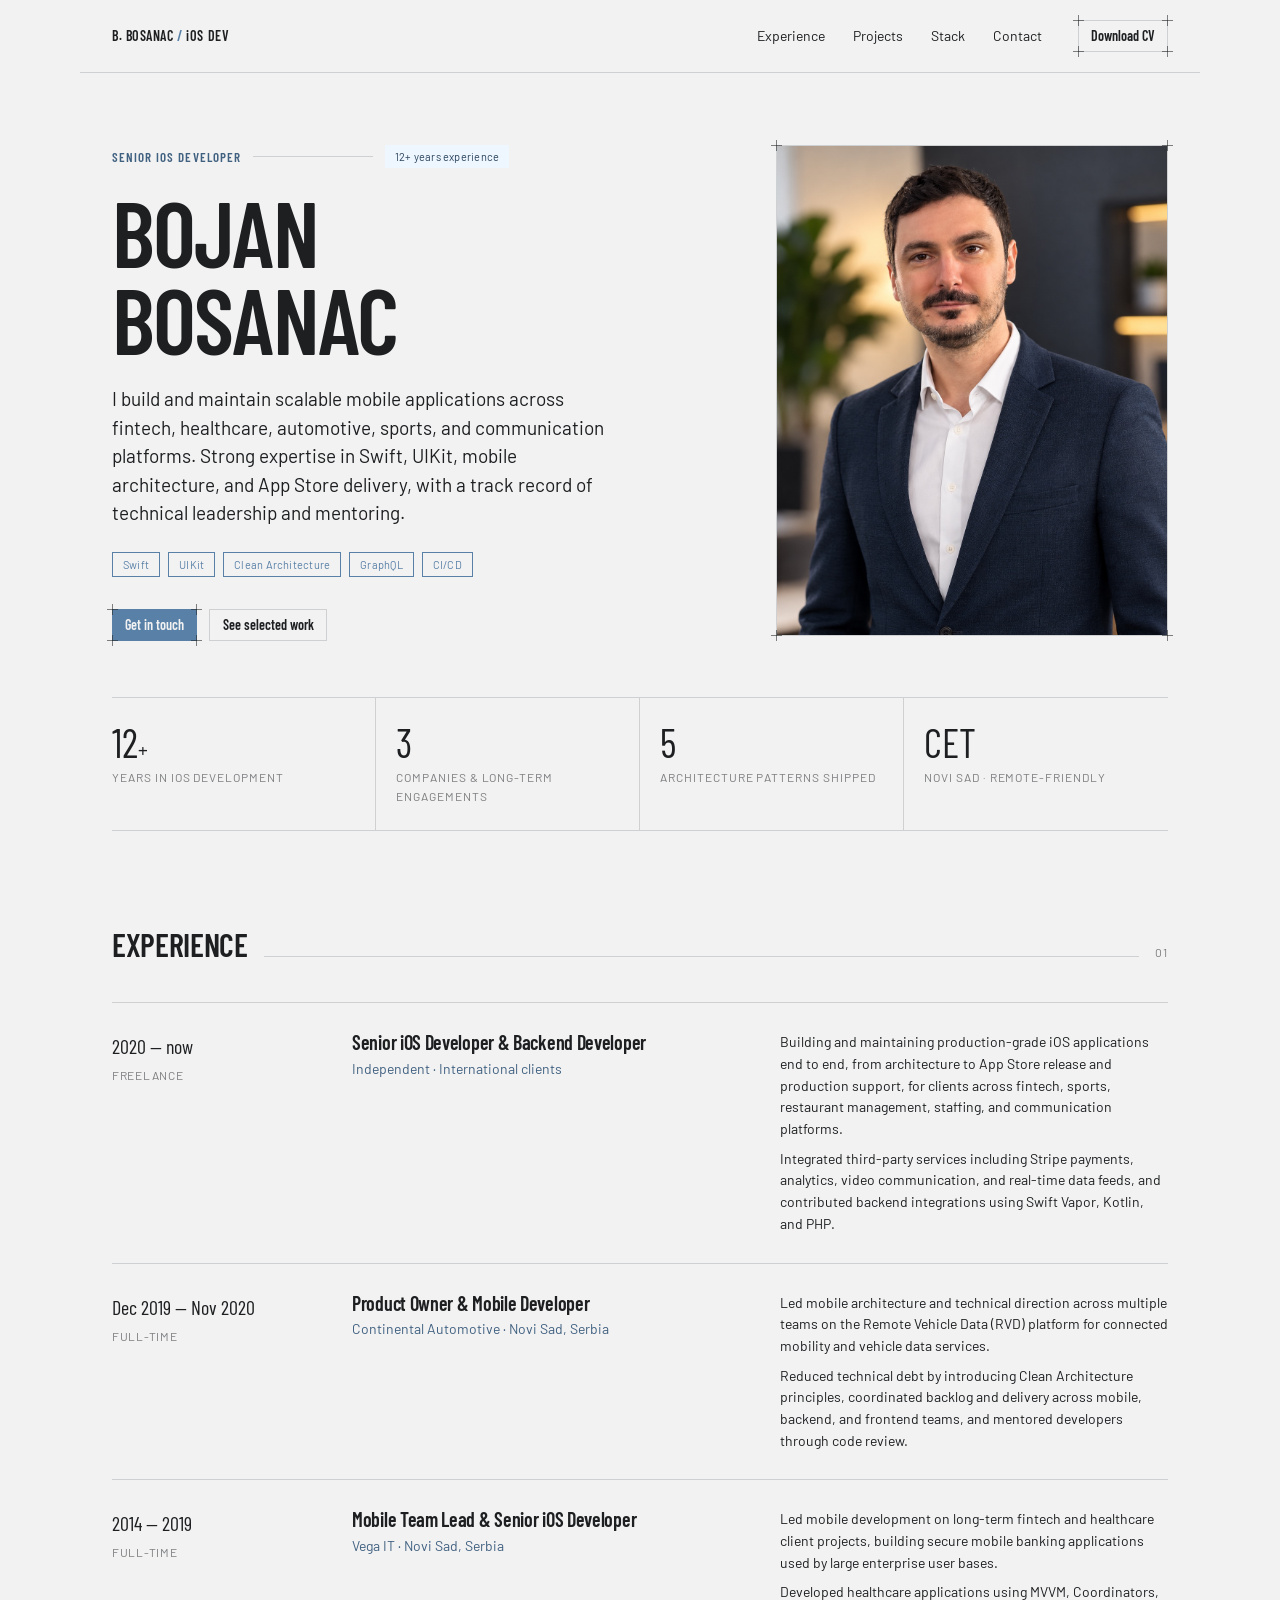
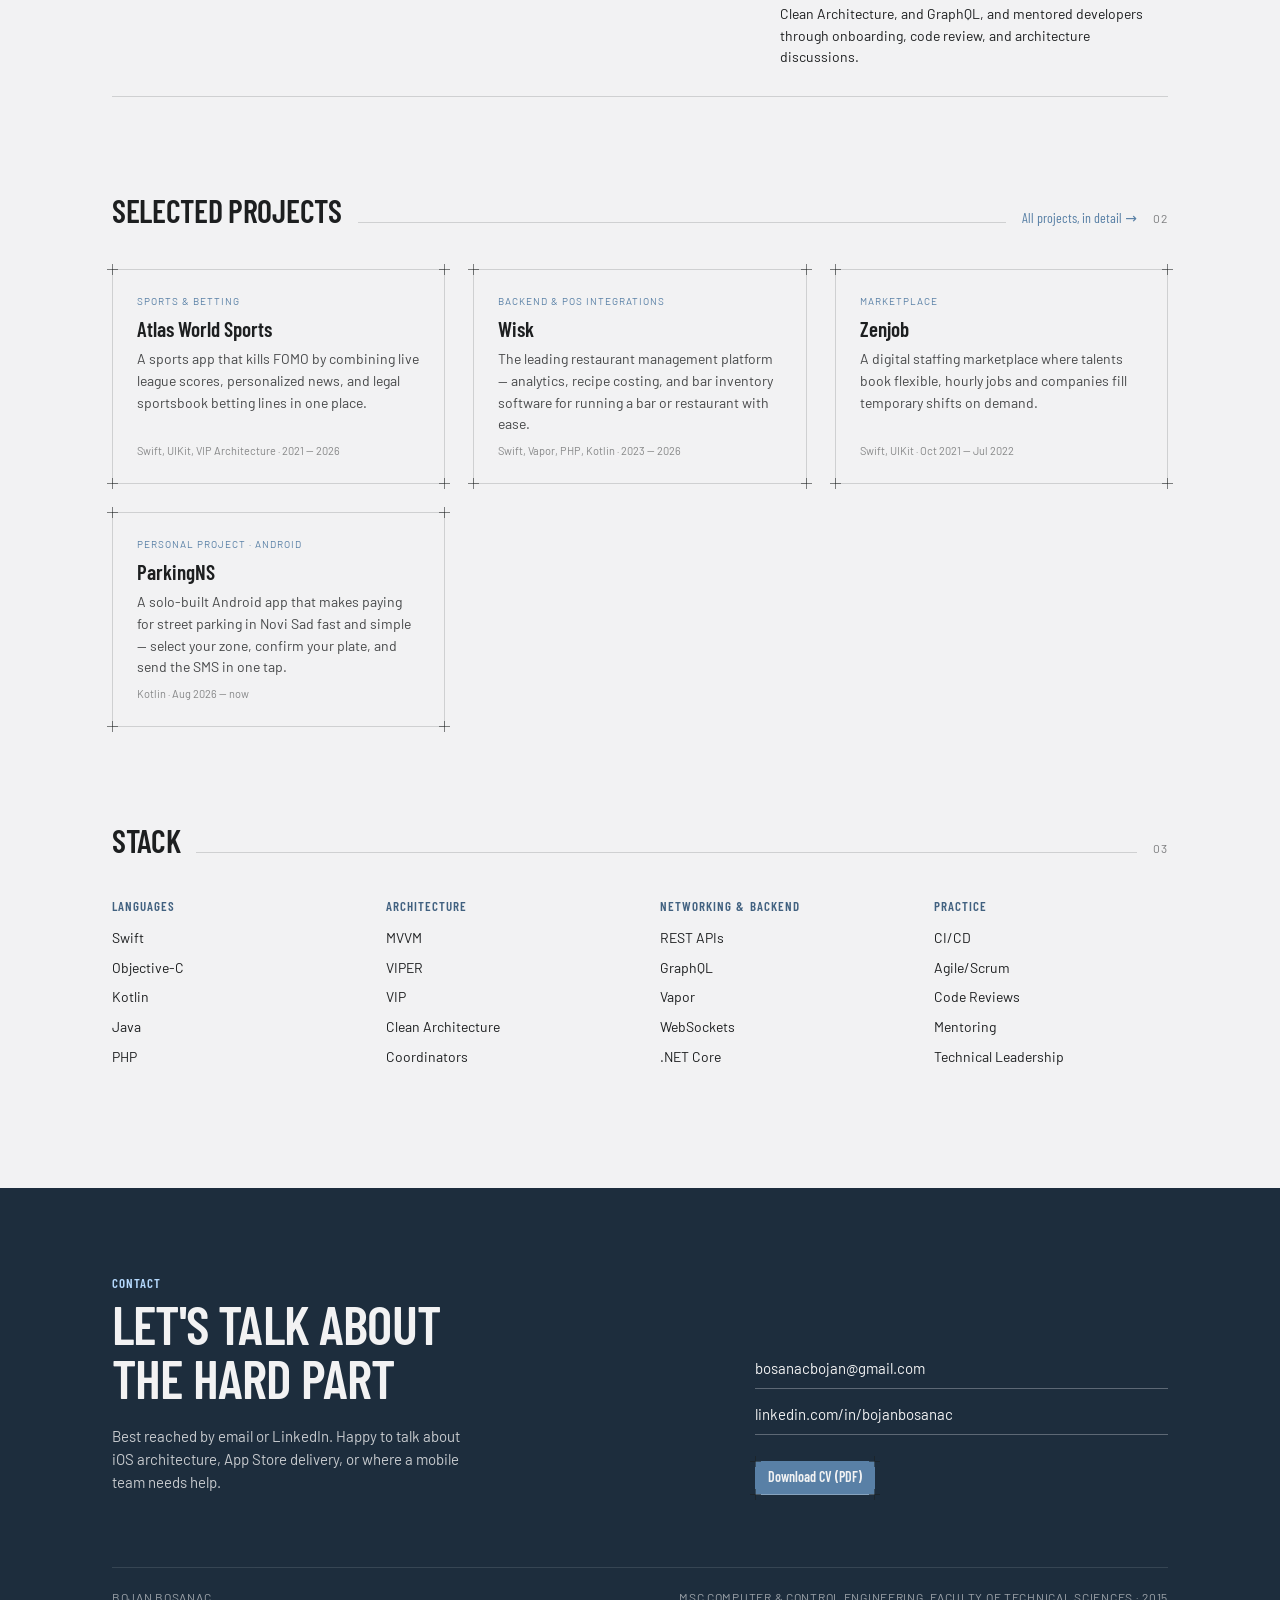
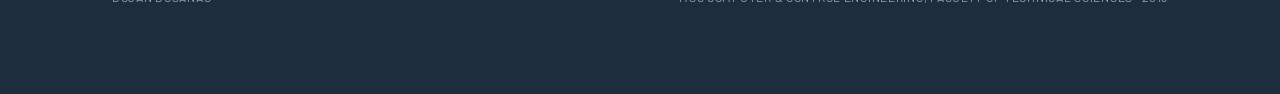
==== commit e8b596c5: "Add ParkingNS as fourth project Personal Android app for paying Novi Sad street parking by SMS, adde" ====
--- a/index.html
+++ b/index.html
@@ -195,6 +195,13 @@
         <div class="card-meta">Swift, UIKit · Oct 2021 — Jul 2022</div>
         <i class="corner tl"></i><i class="corner tr"></i><i class="corner bl"></i><i class="corner br"></i>
       </a>
+      <a class="card blueprint" href="projects.html#p4">
+        <div class="card-kicker">Personal Project · Android</div>
+        <div class="card-title">ParkingNS</div>
+        <p class="card-body">A solo-built Android app that makes paying for street parking in Novi Sad fast and simple — select your zone, confirm your plate, and send the SMS in one tap.</p>
+        <div class="card-meta">Kotlin · Aug 2026 — now</div>
+        <i class="corner tl"></i><i class="corner tr"></i><i class="corner bl"></i><i class="corner br"></i>
+      </a>
     </div>
   </section>
 
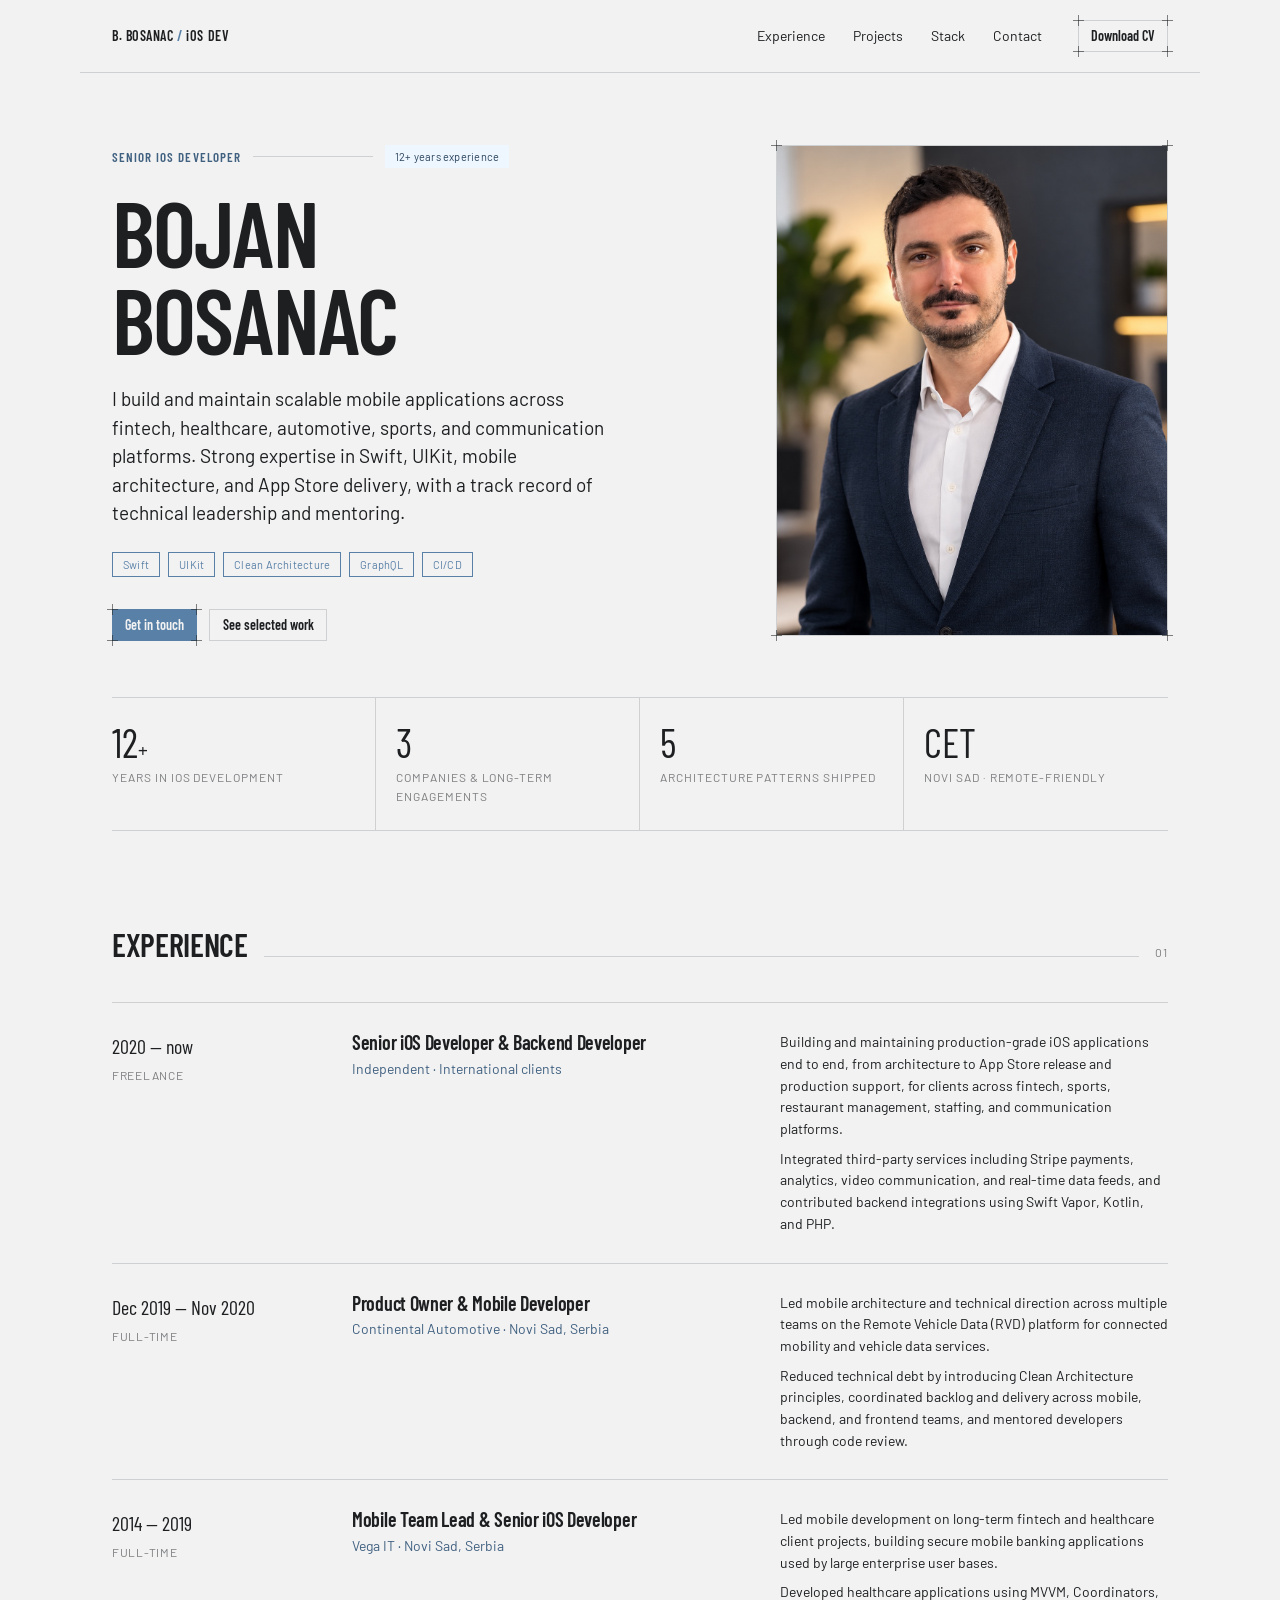
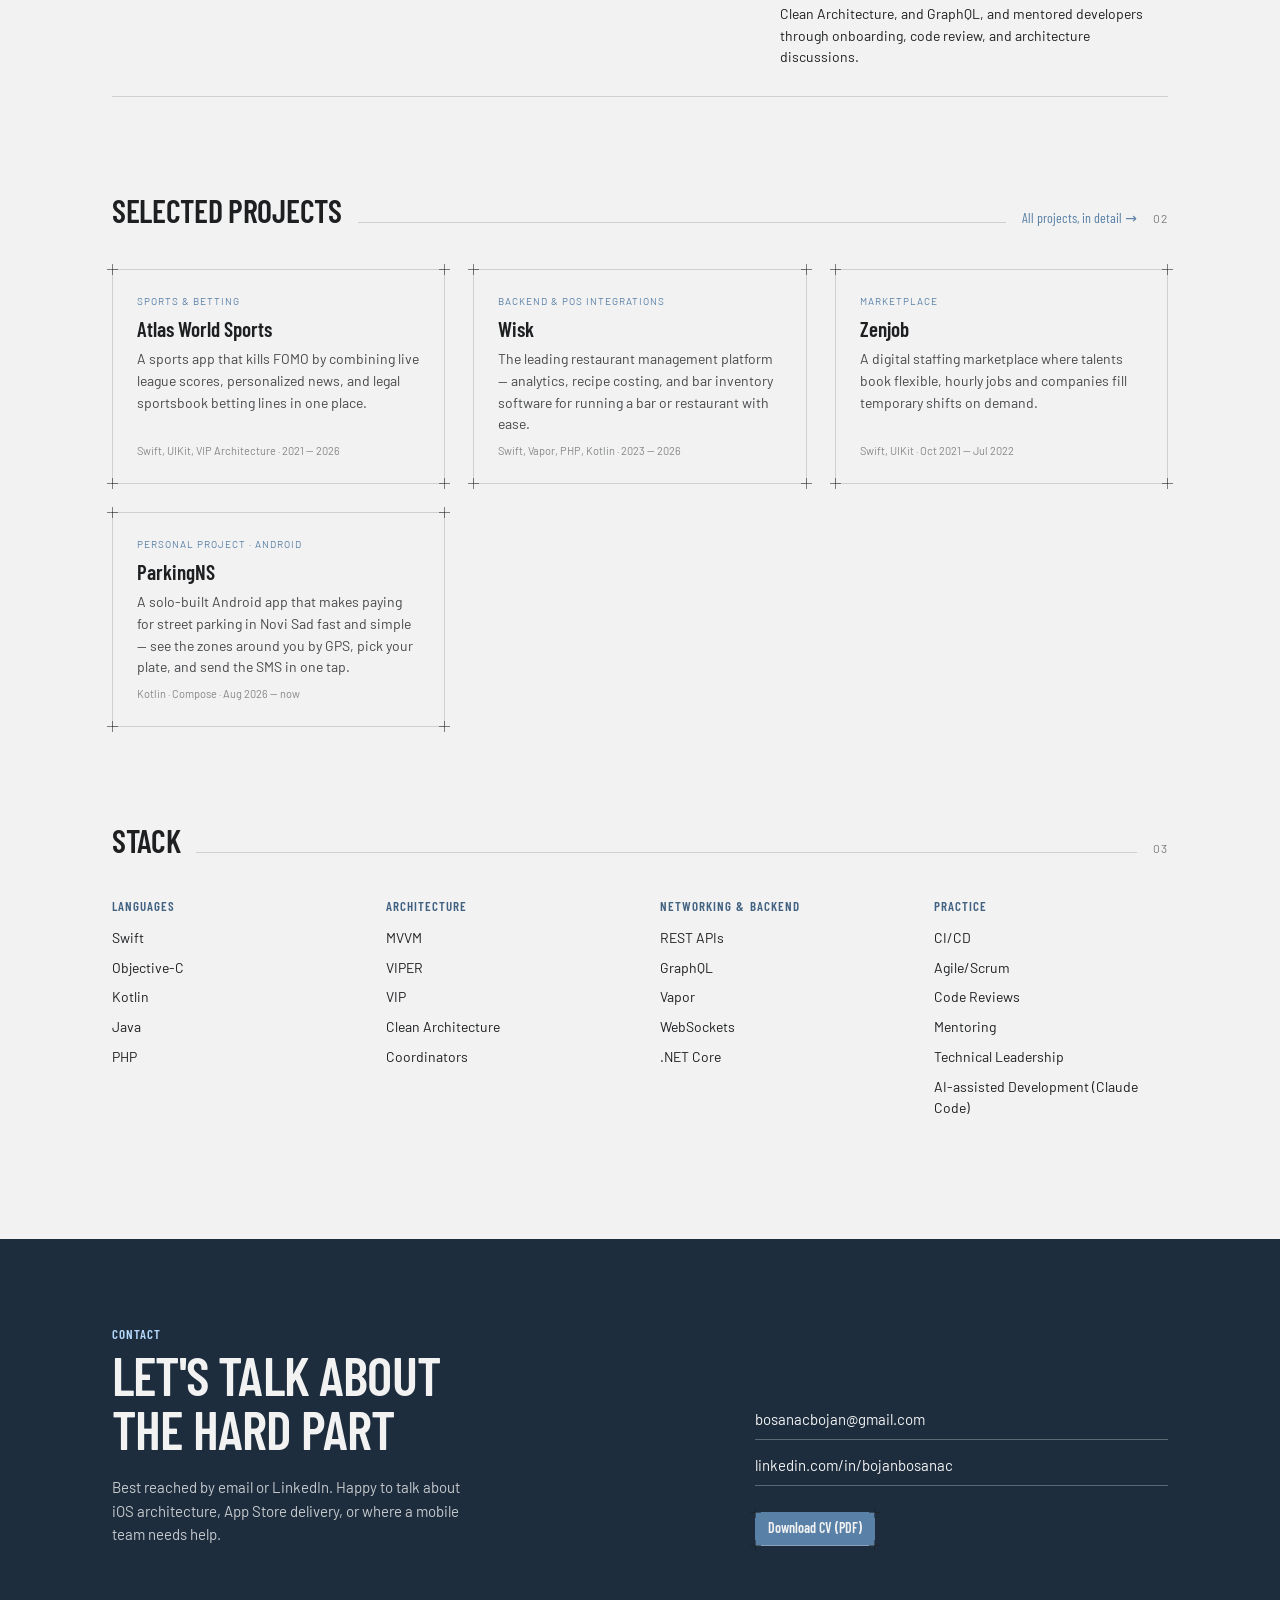
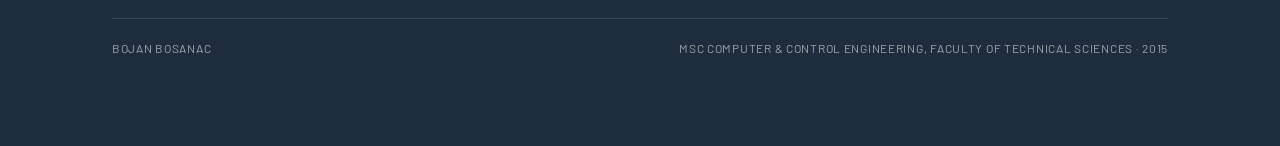
==== commit 8d853c7d: "Update ParkingNS project details from app codebase Describe GPS zone distance, remote zone data refr" ====
--- a/index.html
+++ b/index.html
@@ -198,8 +198,8 @@
       <a class="card blueprint" href="projects.html#p4">
         <div class="card-kicker">Personal Project · Android</div>
         <div class="card-title">ParkingNS</div>
-        <p class="card-body">A solo-built Android app that makes paying for street parking in Novi Sad fast and simple — select your zone, confirm your plate, and send the SMS in one tap.</p>
-        <div class="card-meta">Kotlin · Aug 2026 — now</div>
+        <p class="card-body">A solo-built Android app that makes paying for street parking in Novi Sad fast and simple — see the zones around you by GPS, pick your plate, and send the SMS in one tap.</p>
+        <div class="card-meta">Kotlin · Compose · Aug 2026 — now</div>
         <i class="corner tl"></i><i class="corner tr"></i><i class="corner bl"></i><i class="corner br"></i>
       </a>
     </div>
@@ -233,7 +233,7 @@
       <div>
         <h6>Practice</h6>
         <div class="stack-list">
-          <span>CI/CD</span><span>Agile/Scrum</span><span>Code Reviews</span><span>Mentoring</span><span>Technical Leadership</span>
+          <span>CI/CD</span><span>Agile/Scrum</span><span>Code Reviews</span><span>Mentoring</span><span>Technical Leadership</span><span>AI-assisted Development (Claude Code)</span>
         </div>
       </div>
     </div>
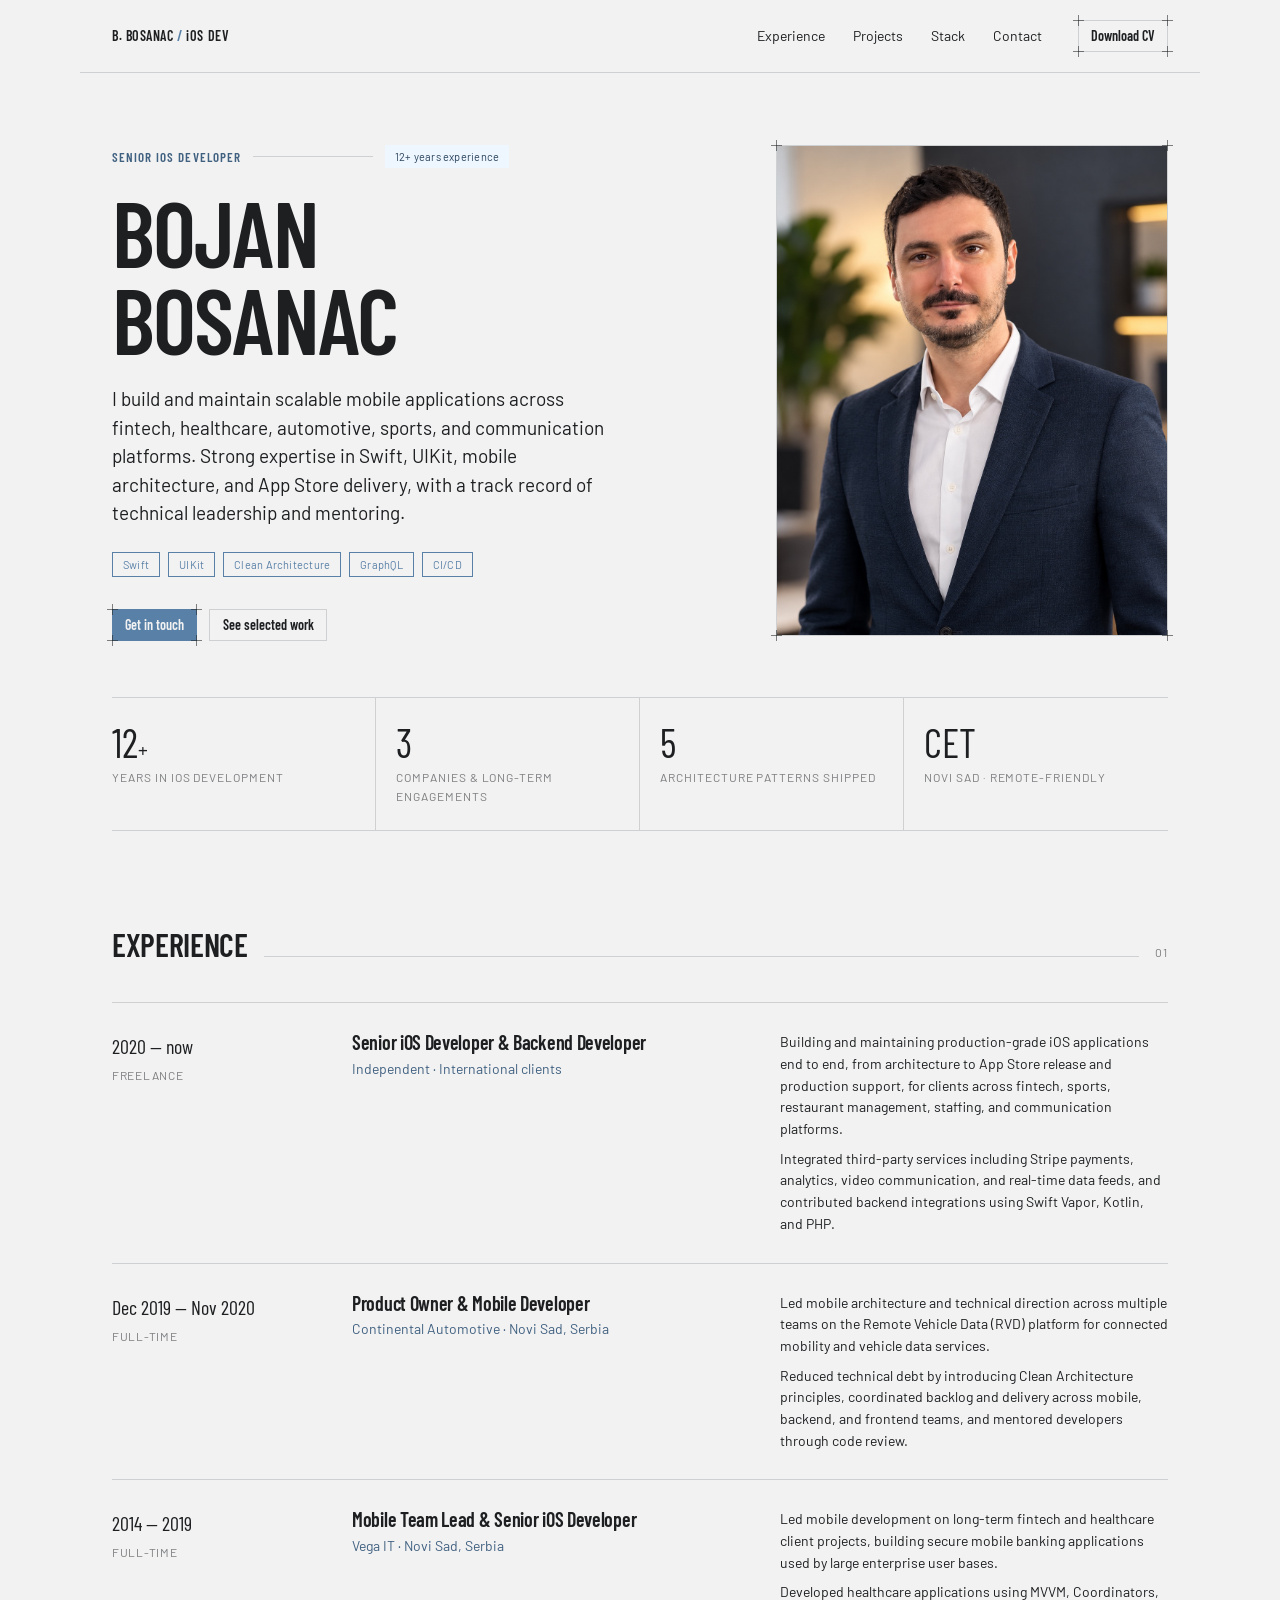
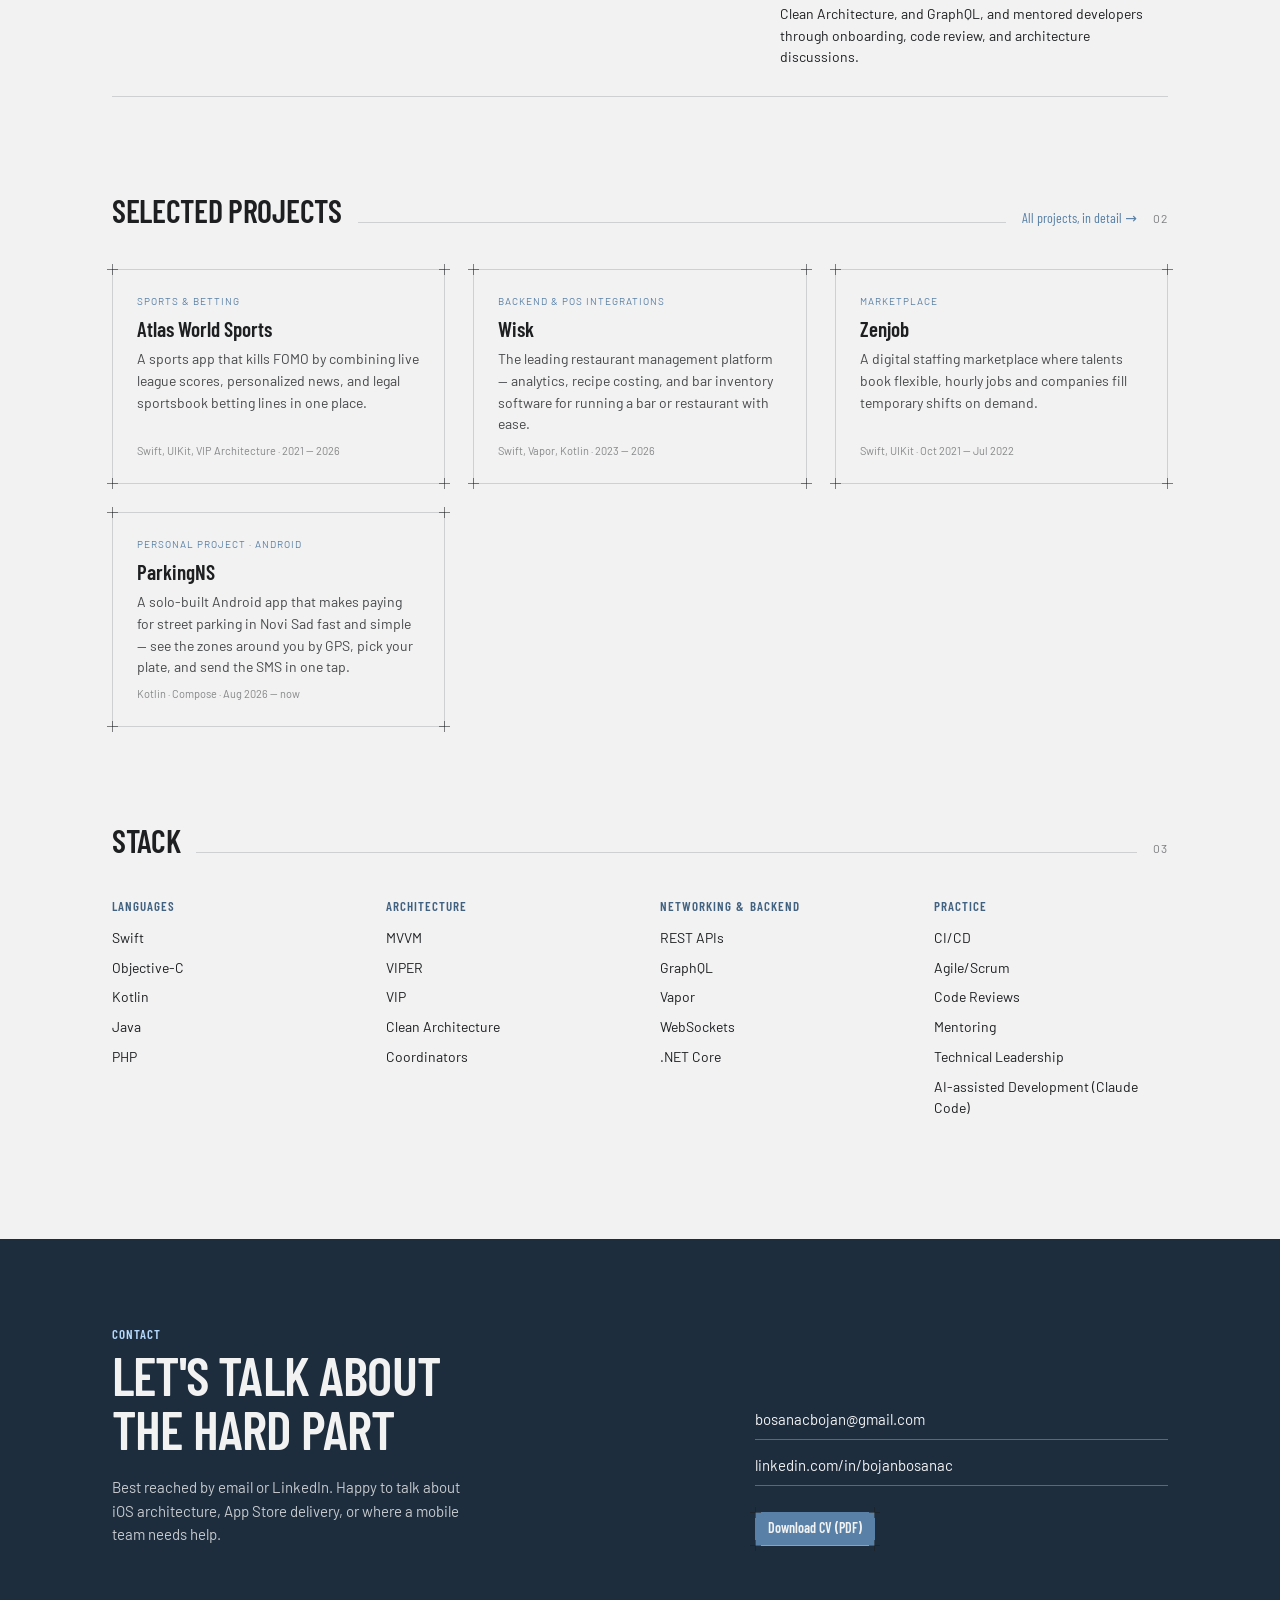
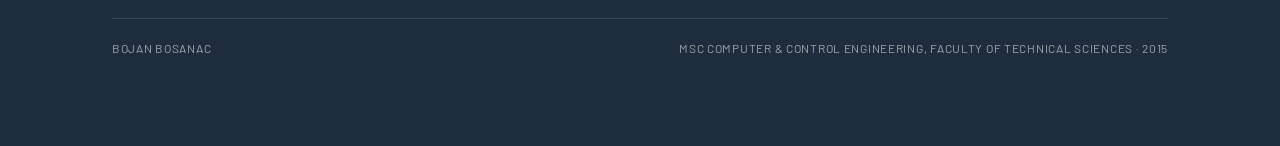
==== commit e93fa638: "Update Wisk project details from codebase Describe POS integration ownership across the Swift/Vapor " ====
--- a/index.html
+++ b/index.html
@@ -185,7 +185,7 @@
         <div class="card-kicker">Backend &amp; POS Integrations</div>
         <div class="card-title">Wisk</div>
         <p class="card-body">The leading restaurant management platform — analytics, recipe costing, and bar inventory software for running a bar or restaurant with ease.</p>
-        <div class="card-meta">Swift, Vapor, PHP, Kotlin · 2023 — 2026</div>
+        <div class="card-meta">Swift, Vapor, Kotlin · 2023 — 2026</div>
         <i class="corner tl"></i><i class="corner tr"></i><i class="corner bl"></i><i class="corner br"></i>
       </a>
       <a class="card blueprint" href="projects.html#p3">
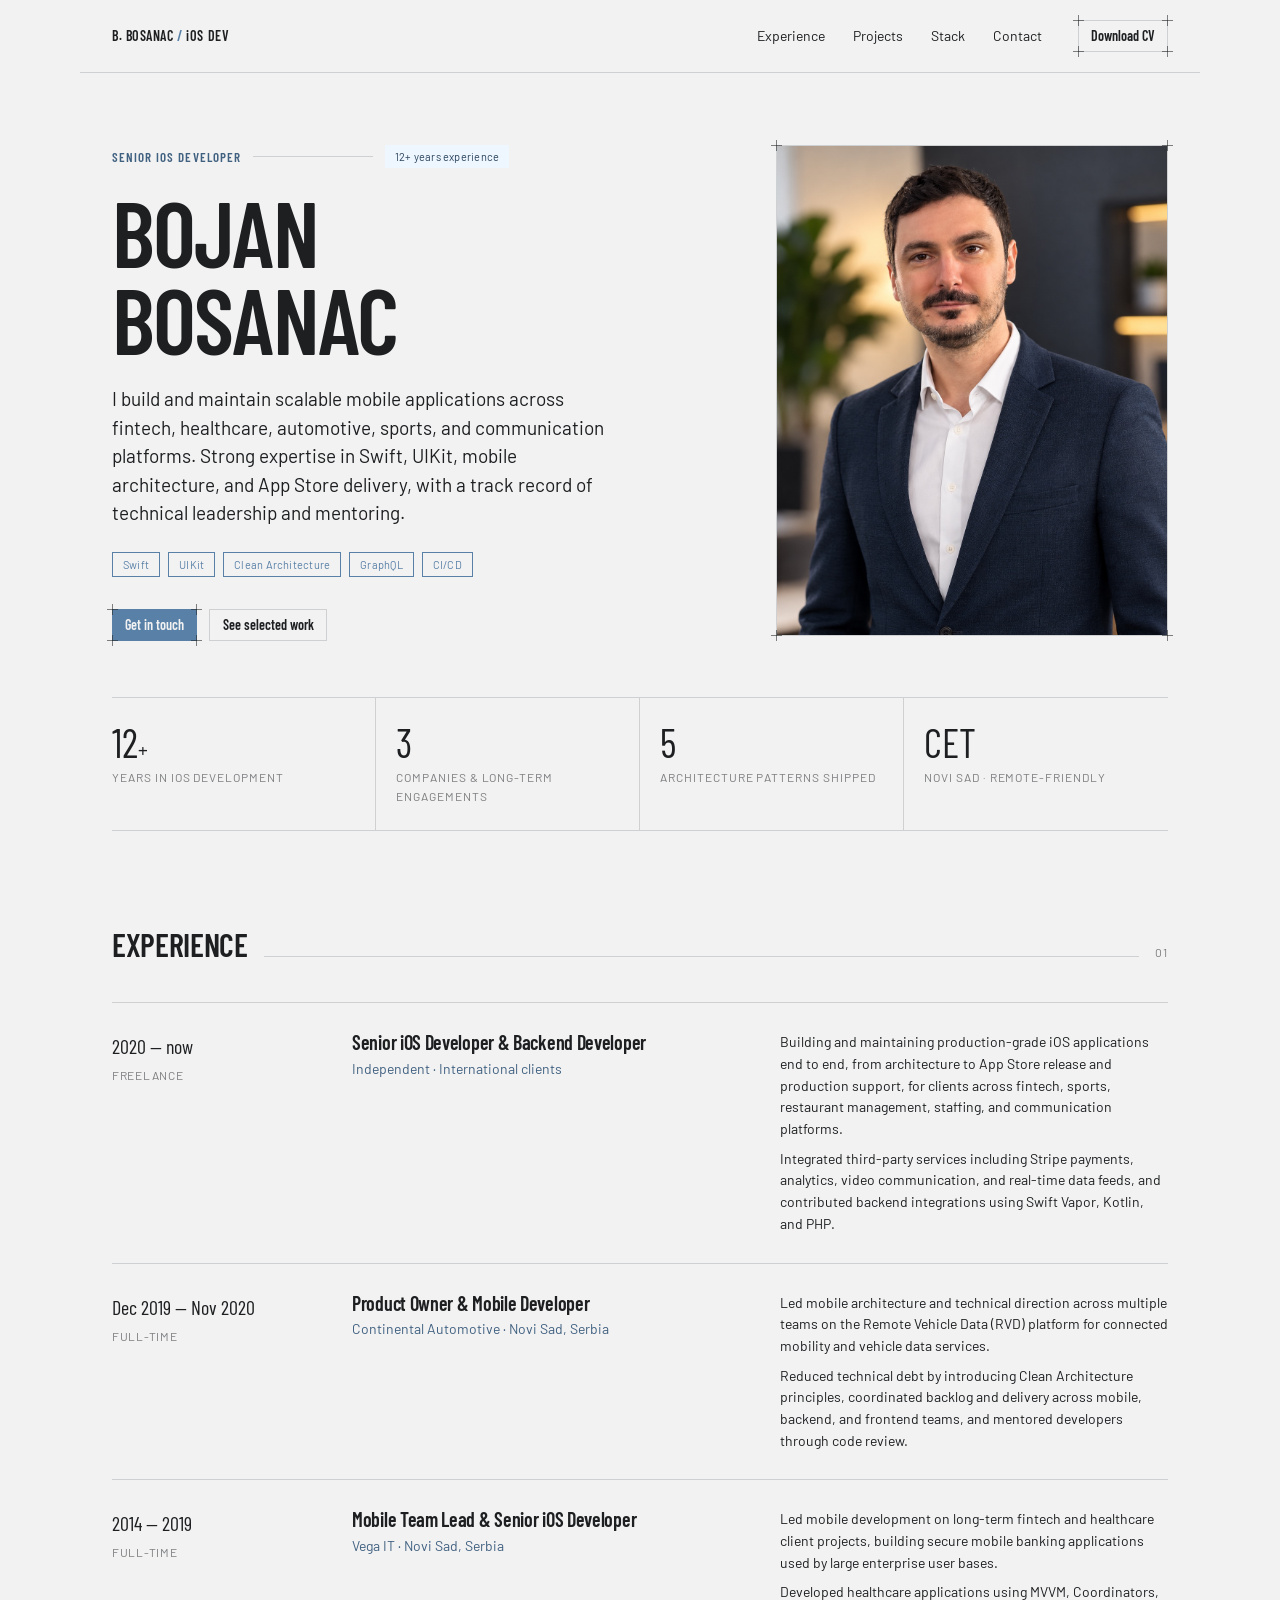
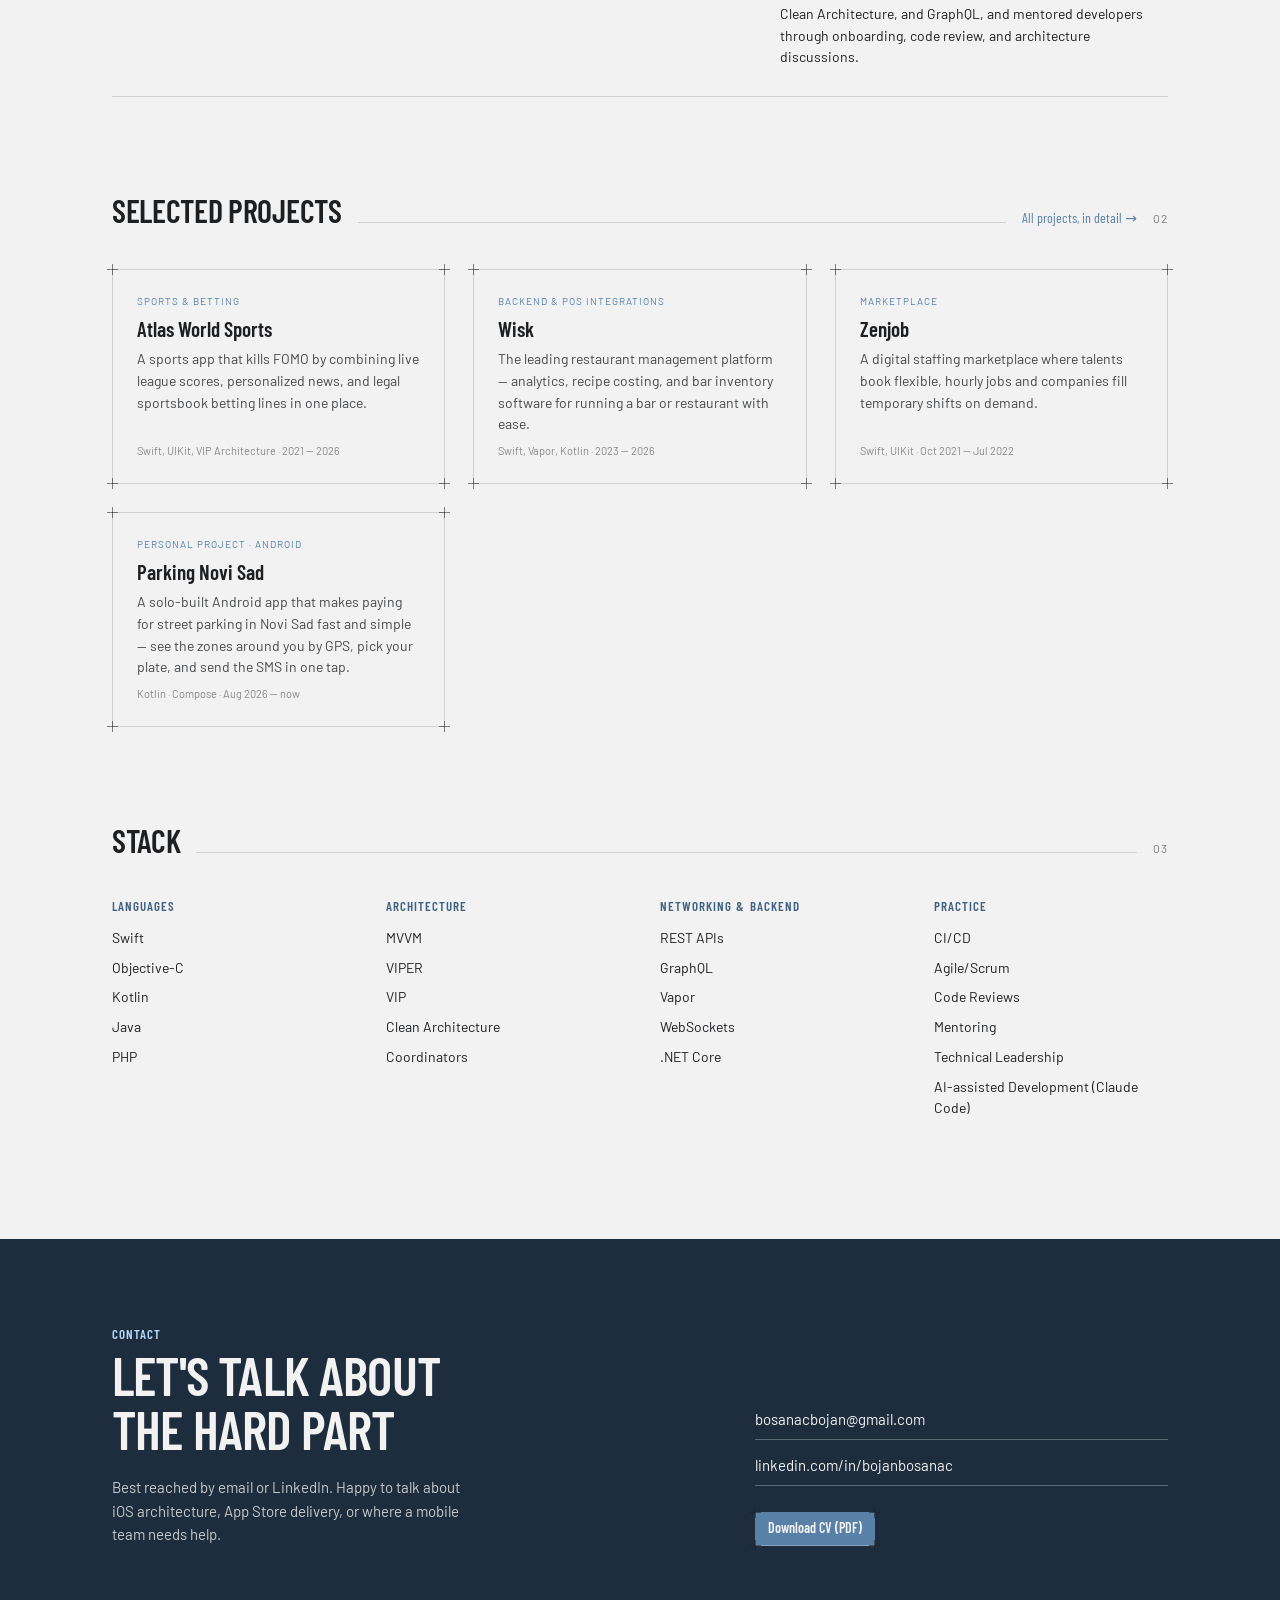
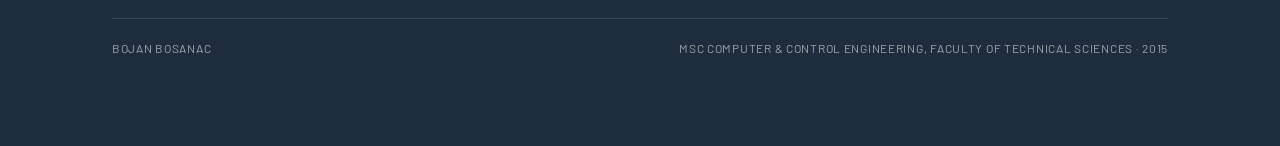
==== commit cd40eebd: "Rename ParkingNS project to Parking Novi Sad Co-Authored-By: Claude Opus 5.5 <noreply@anthropic.com>" ====
--- a/index.html
+++ b/index.html
@@ -197,7 +197,7 @@
       </a>
       <a class="card blueprint" href="projects.html#p4">
         <div class="card-kicker">Personal Project · Android</div>
-        <div class="card-title">ParkingNS</div>
+        <div class="card-title">Parking Novi Sad</div>
         <p class="card-body">A solo-built Android app that makes paying for street parking in Novi Sad fast and simple — see the zones around you by GPS, pick your plate, and send the SMS in one tap.</p>
         <div class="card-meta">Kotlin · Compose · Aug 2026 — now</div>
         <i class="corner tl"></i><i class="corner tr"></i><i class="corner bl"></i><i class="corner br"></i>
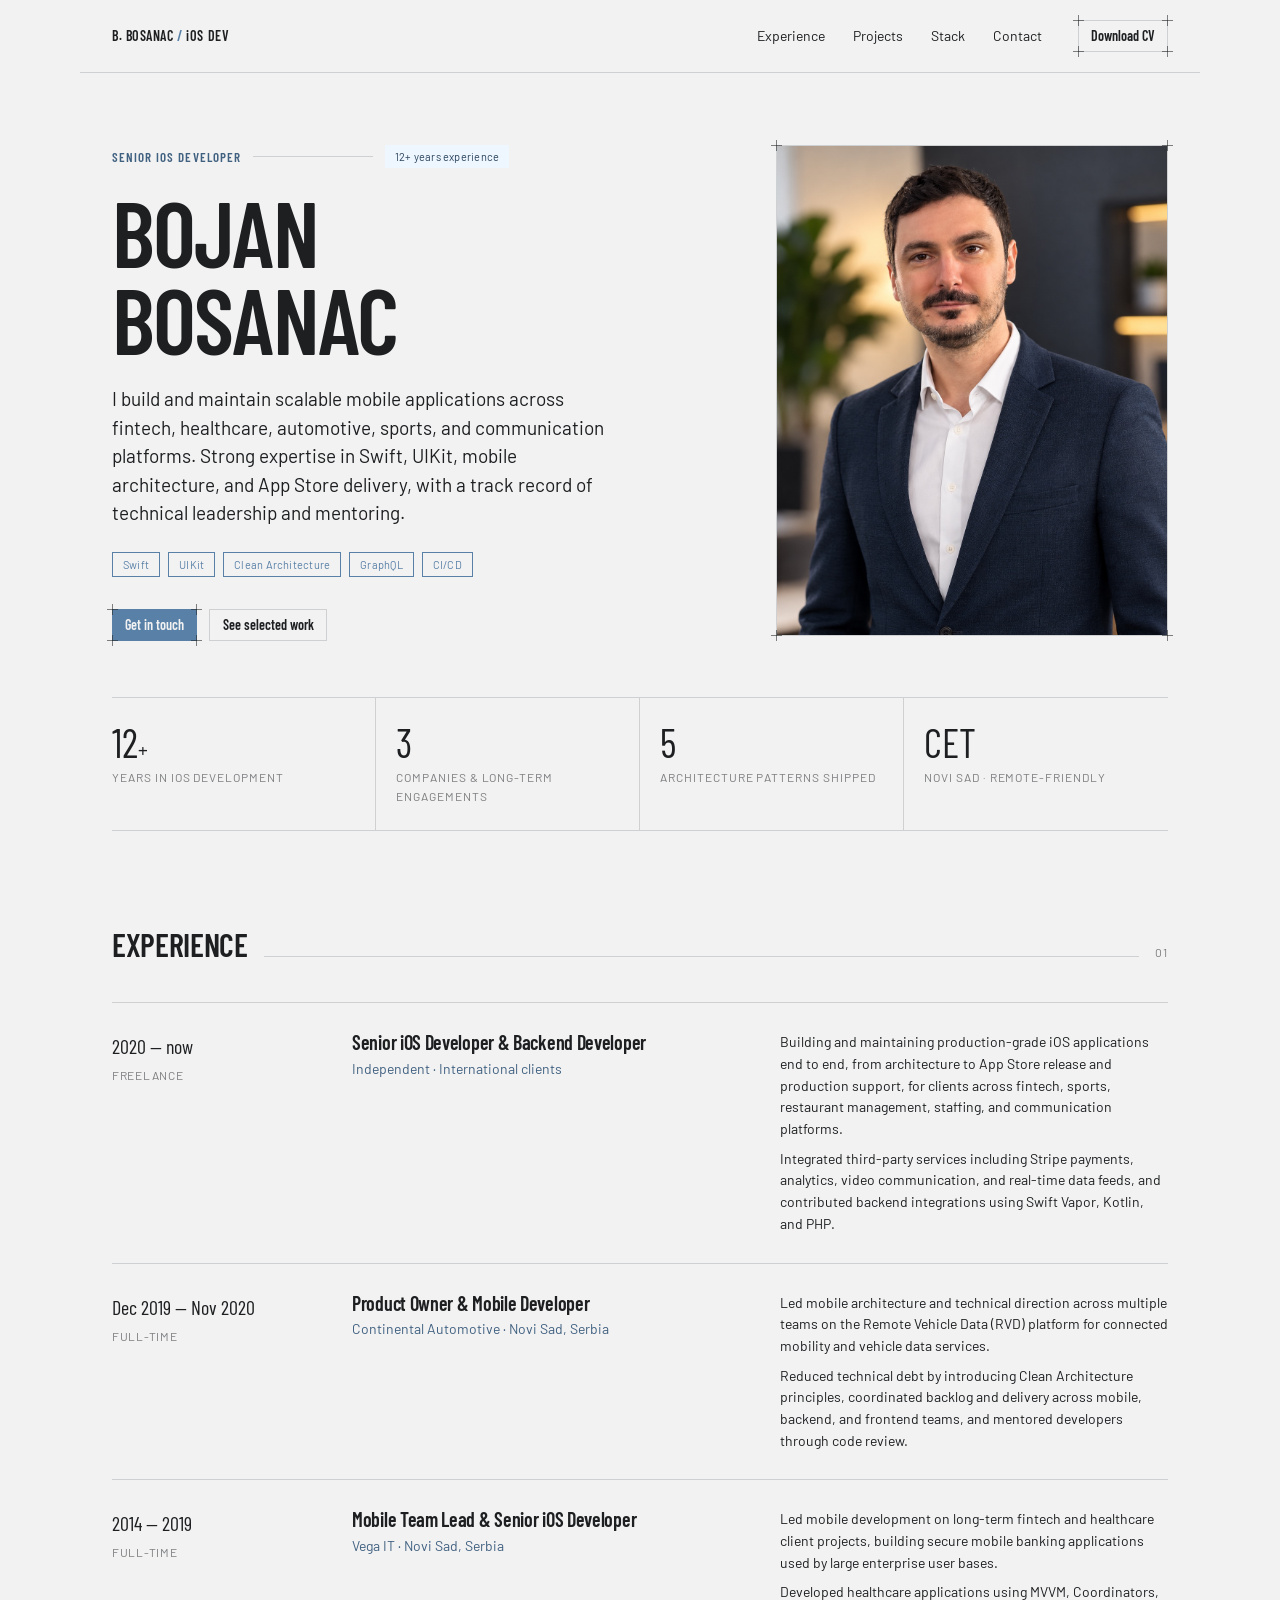
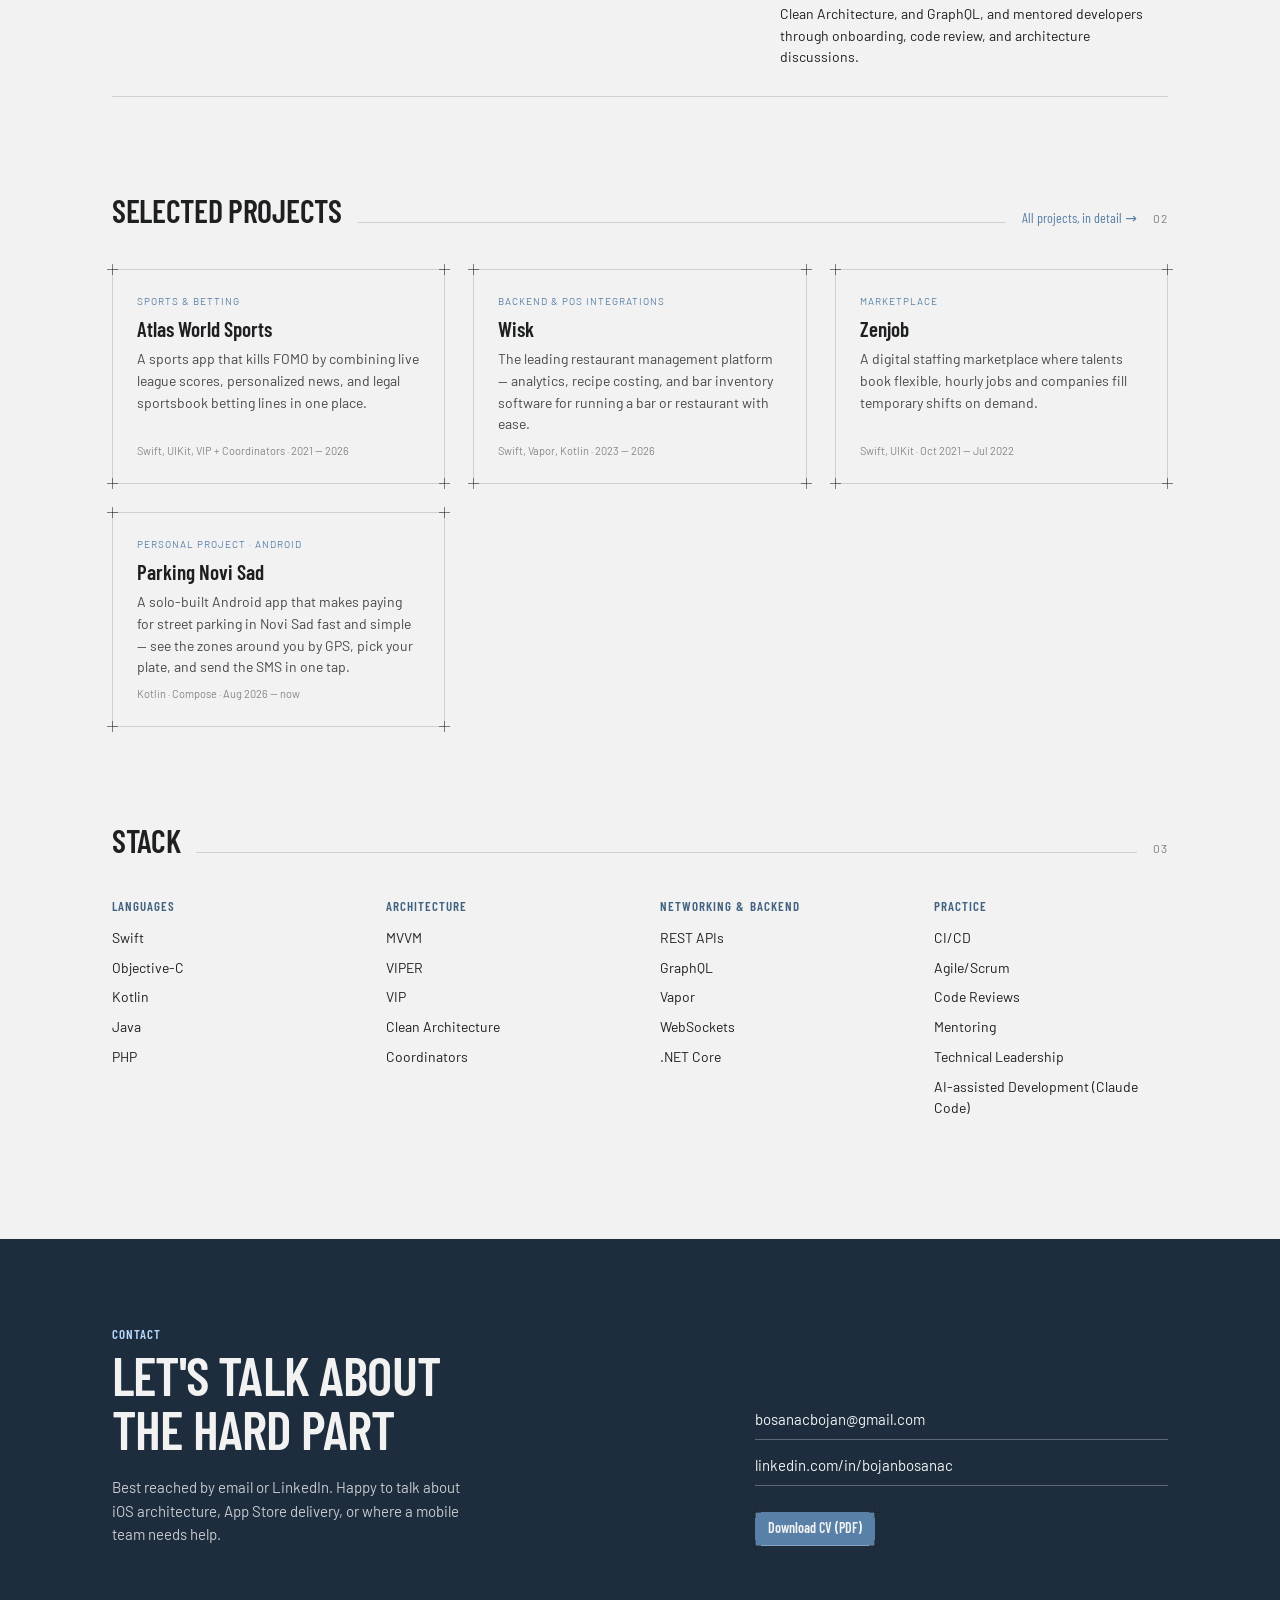
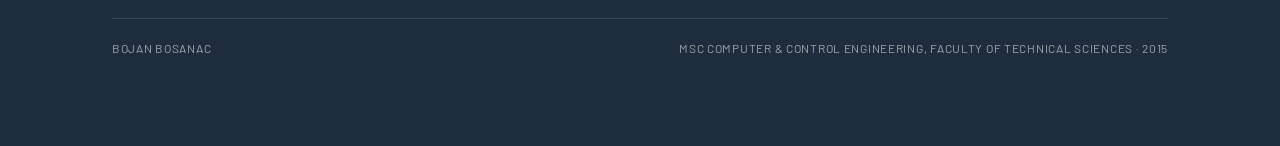
==== commit c4c1e9de: "Update Atlas World Sports project details from codebase Reflect lead role and dates, modular Clean A" ====
--- a/index.html
+++ b/index.html
@@ -178,7 +178,7 @@
         <div class="card-kicker">Sports &amp; Betting</div>
         <div class="card-title">Atlas World Sports</div>
         <p class="card-body">A sports app that kills FOMO by combining live league scores, personalized news, and legal sportsbook betting lines in one place.</p>
-        <div class="card-meta">Swift, UIKit, VIP Architecture · 2021 — 2026</div>
+        <div class="card-meta">Swift, UIKit, VIP + Coordinators · 2021 — 2026</div>
         <i class="corner tl"></i><i class="corner tr"></i><i class="corner bl"></i><i class="corner br"></i>
       </a>
       <a class="card blueprint" href="projects.html#p2">
